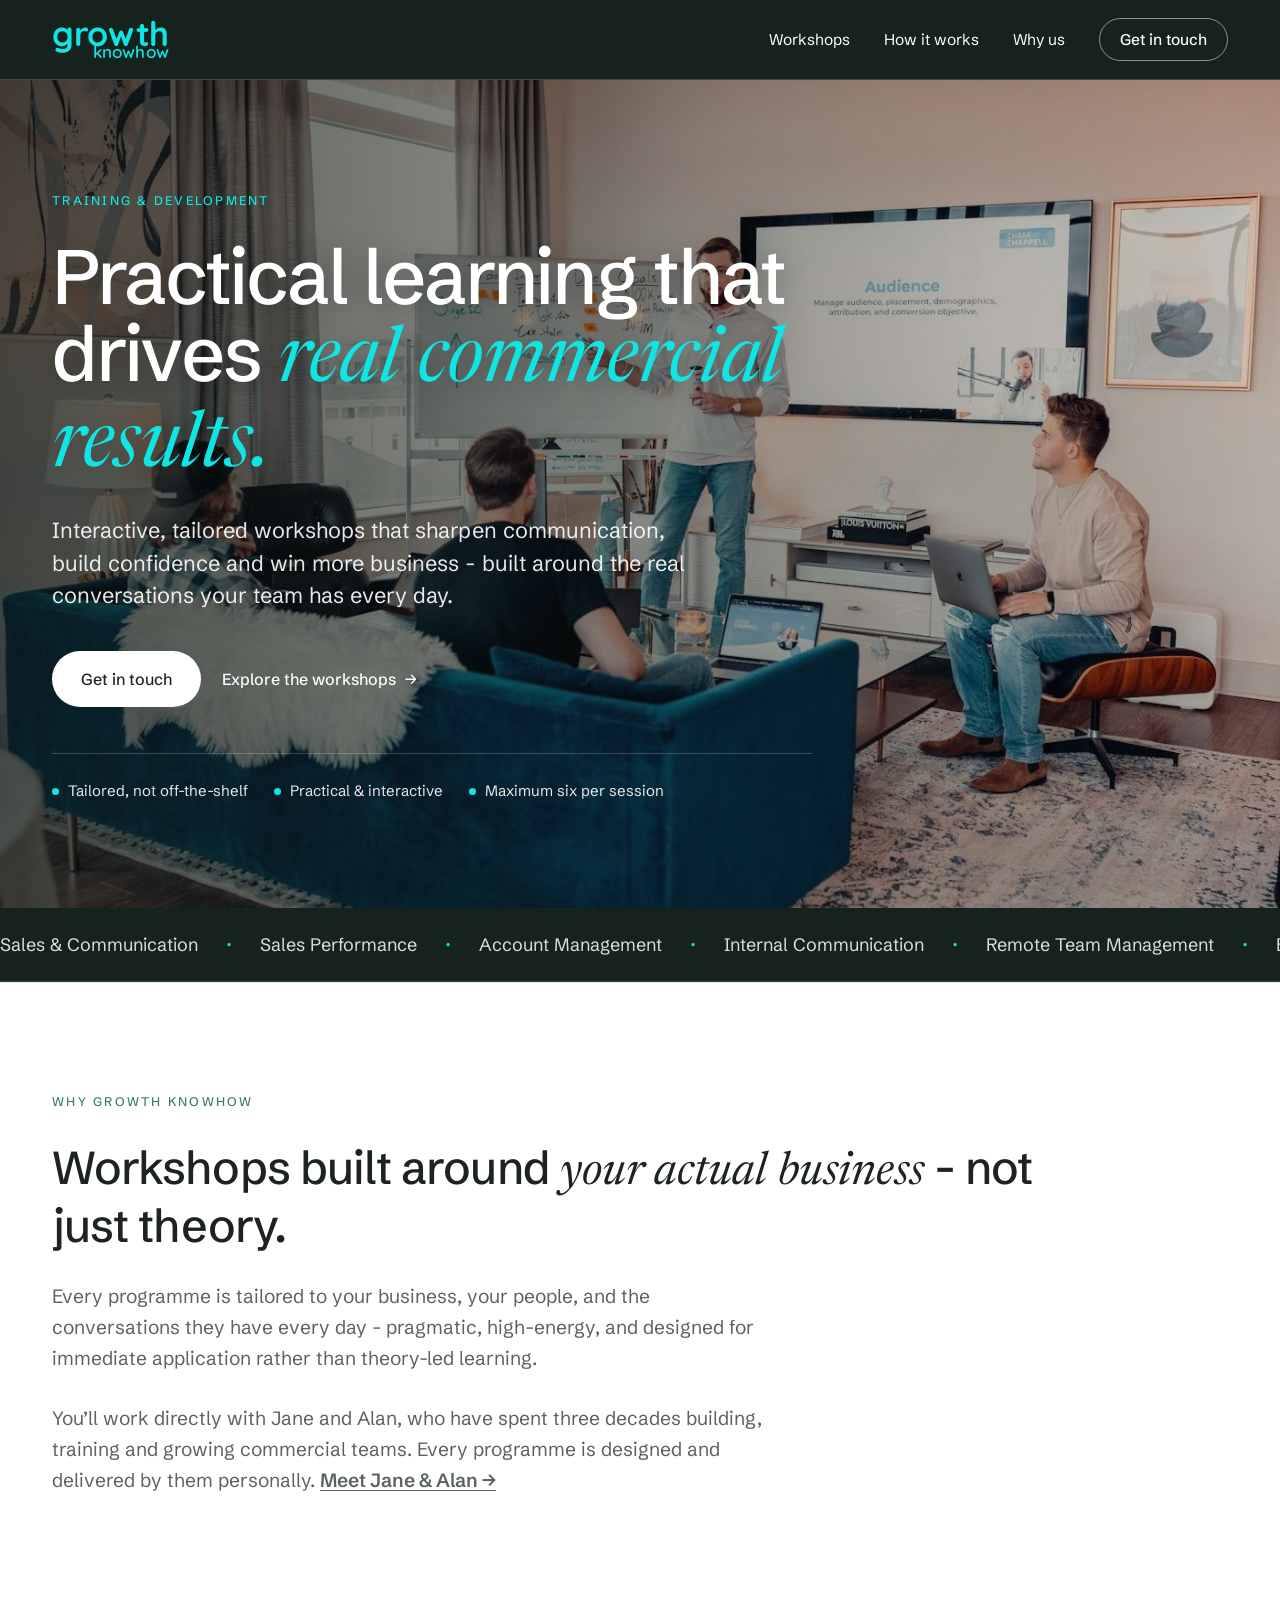
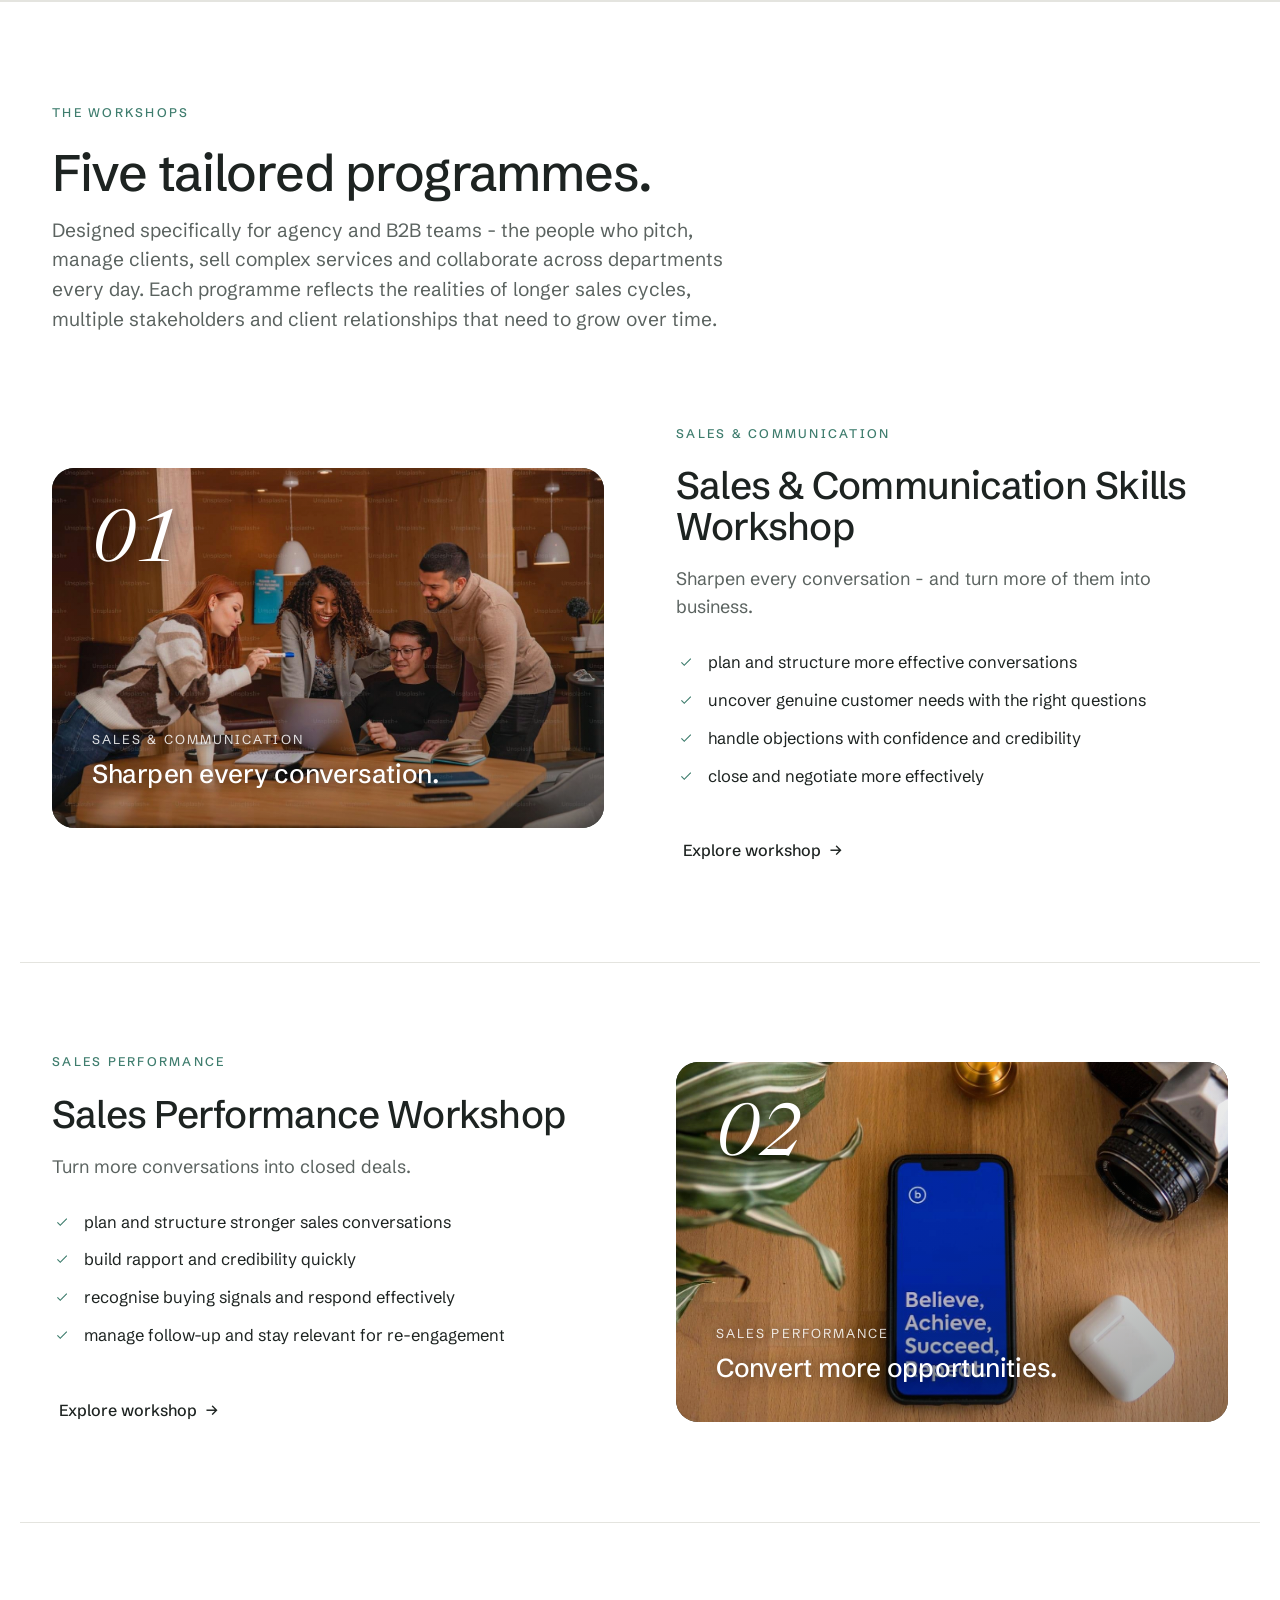
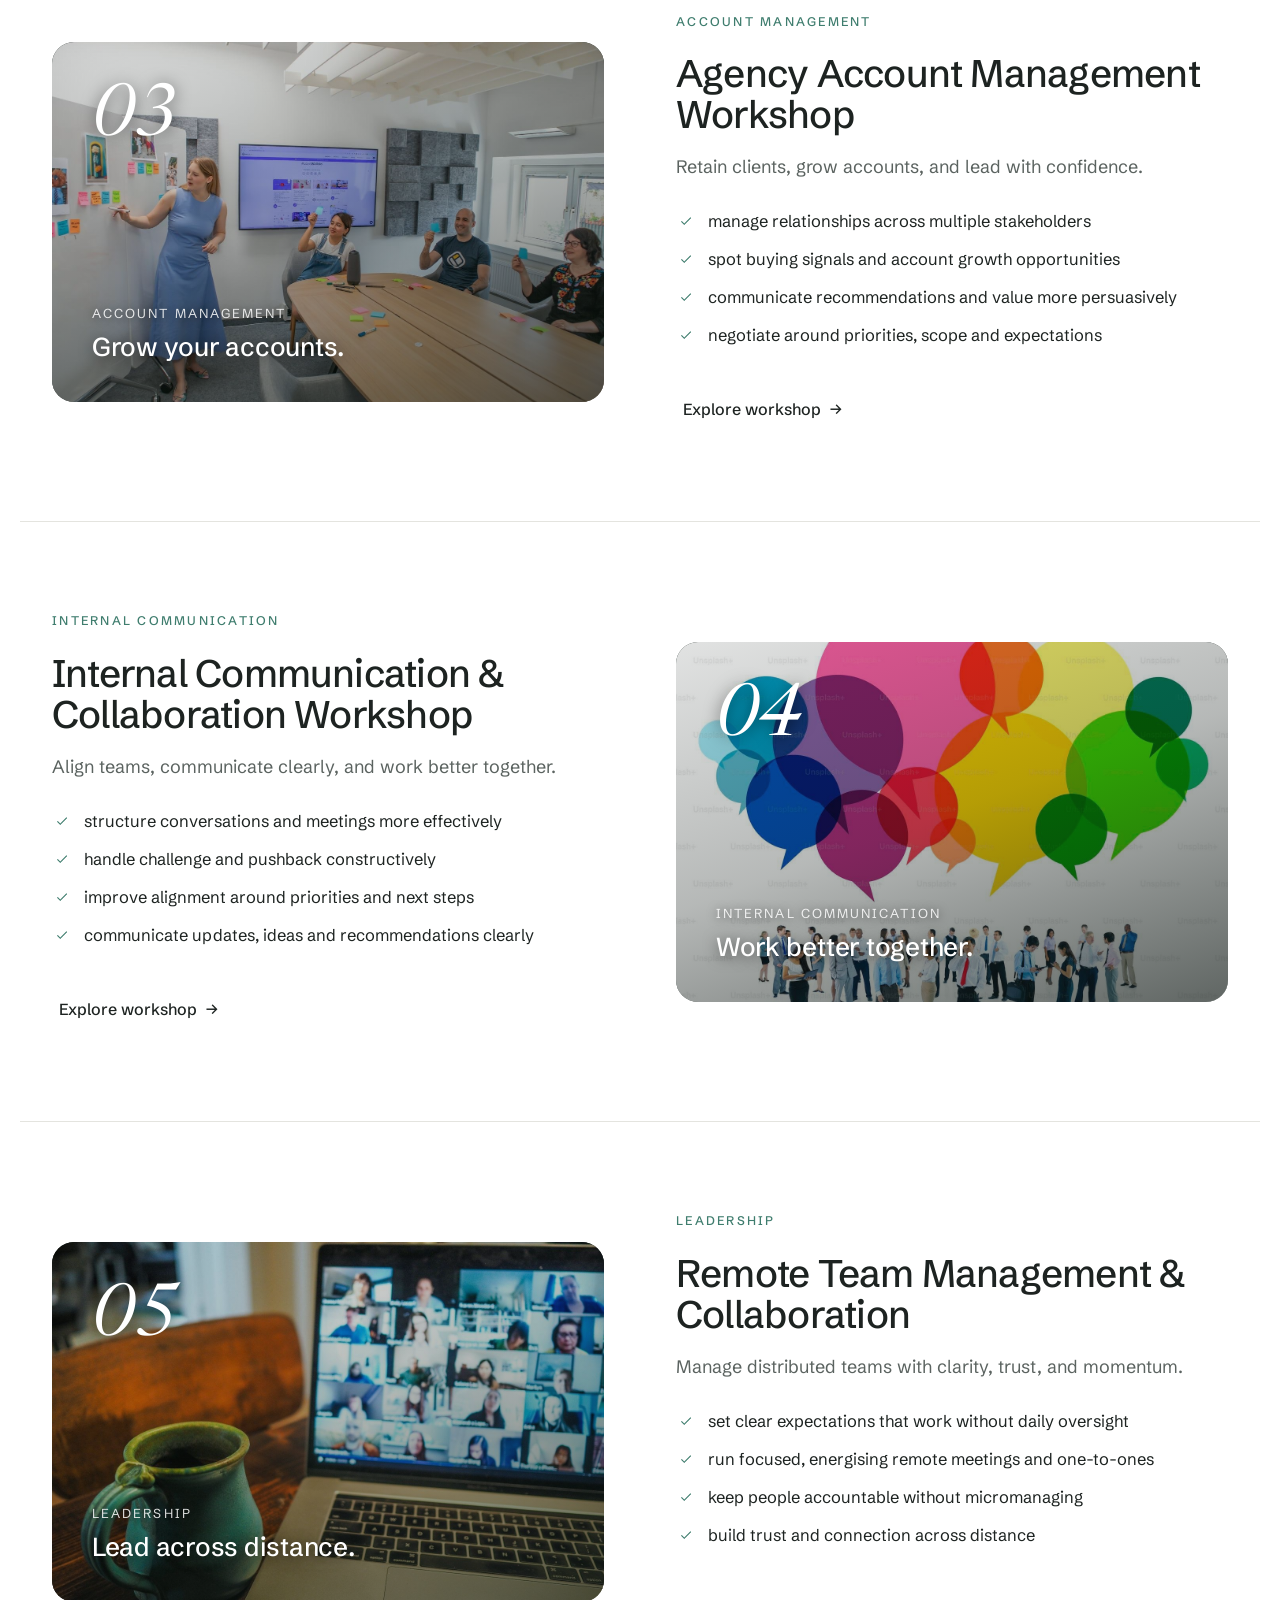
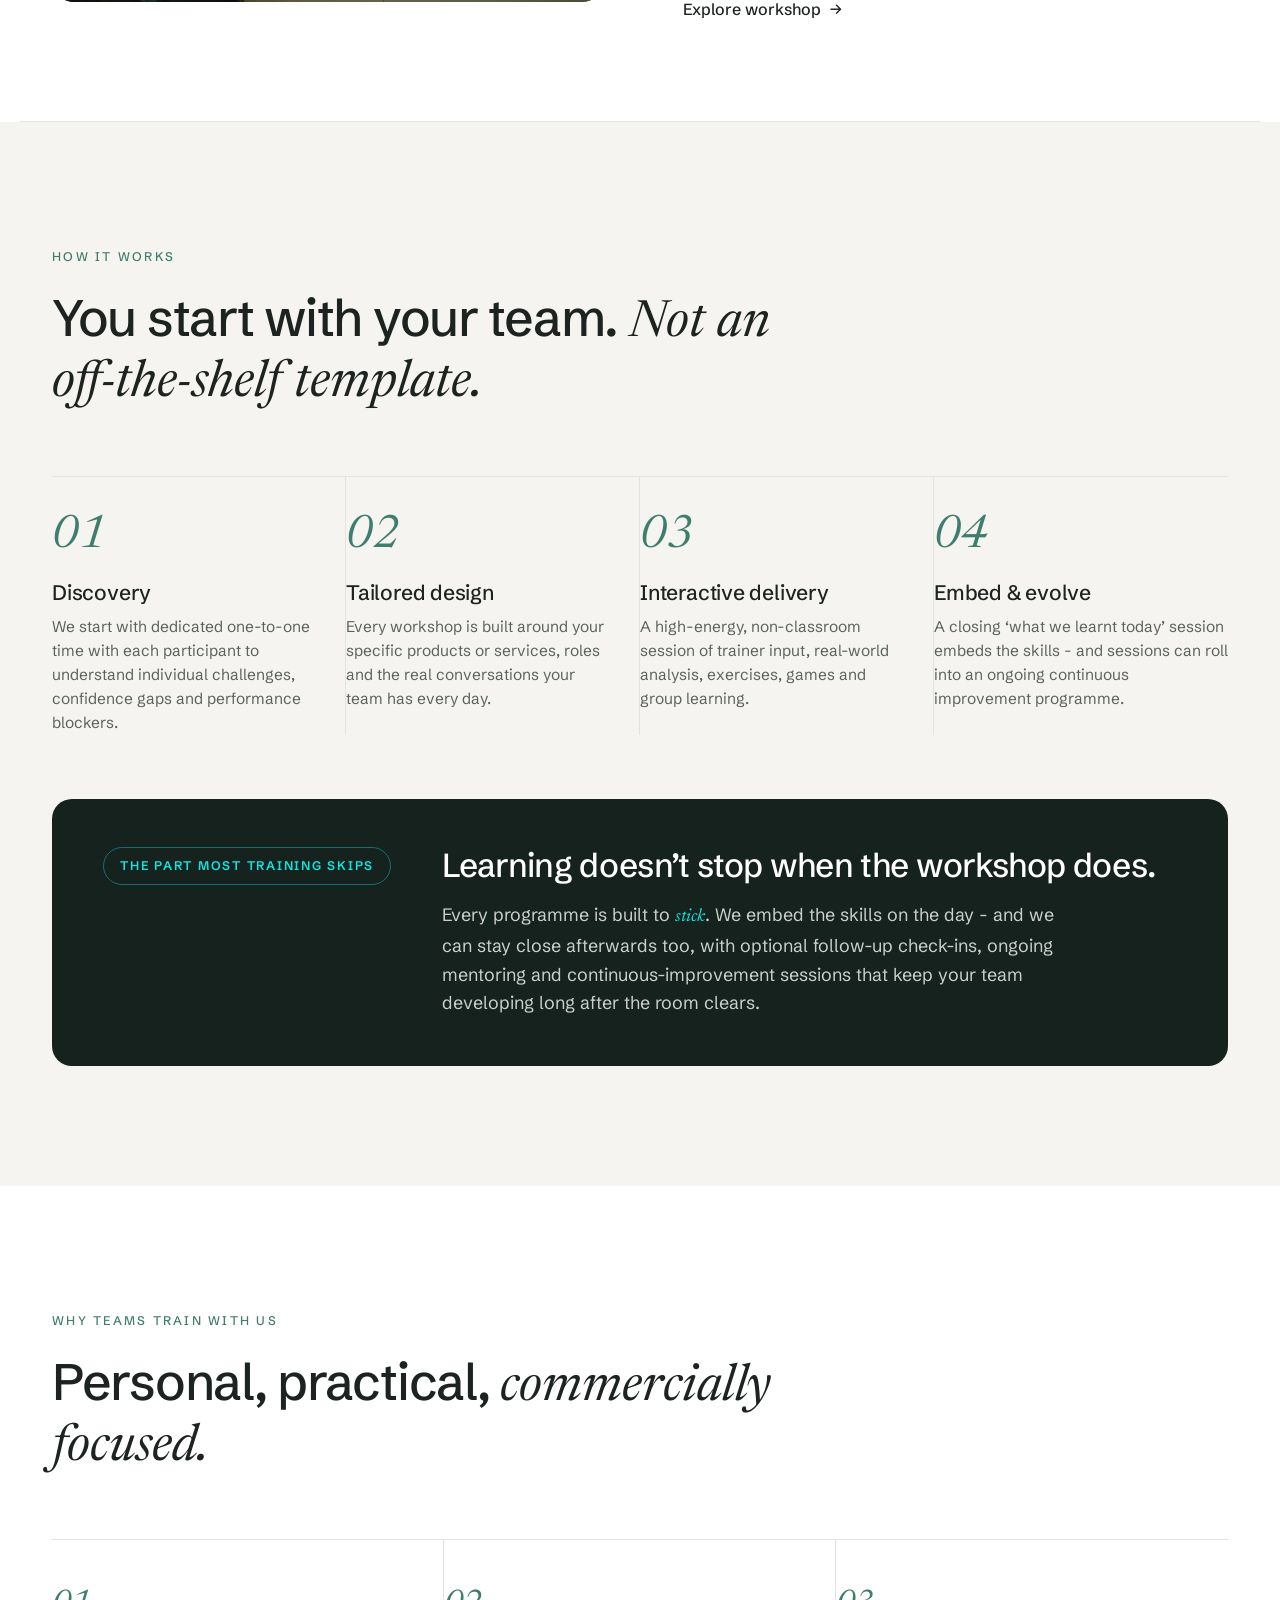
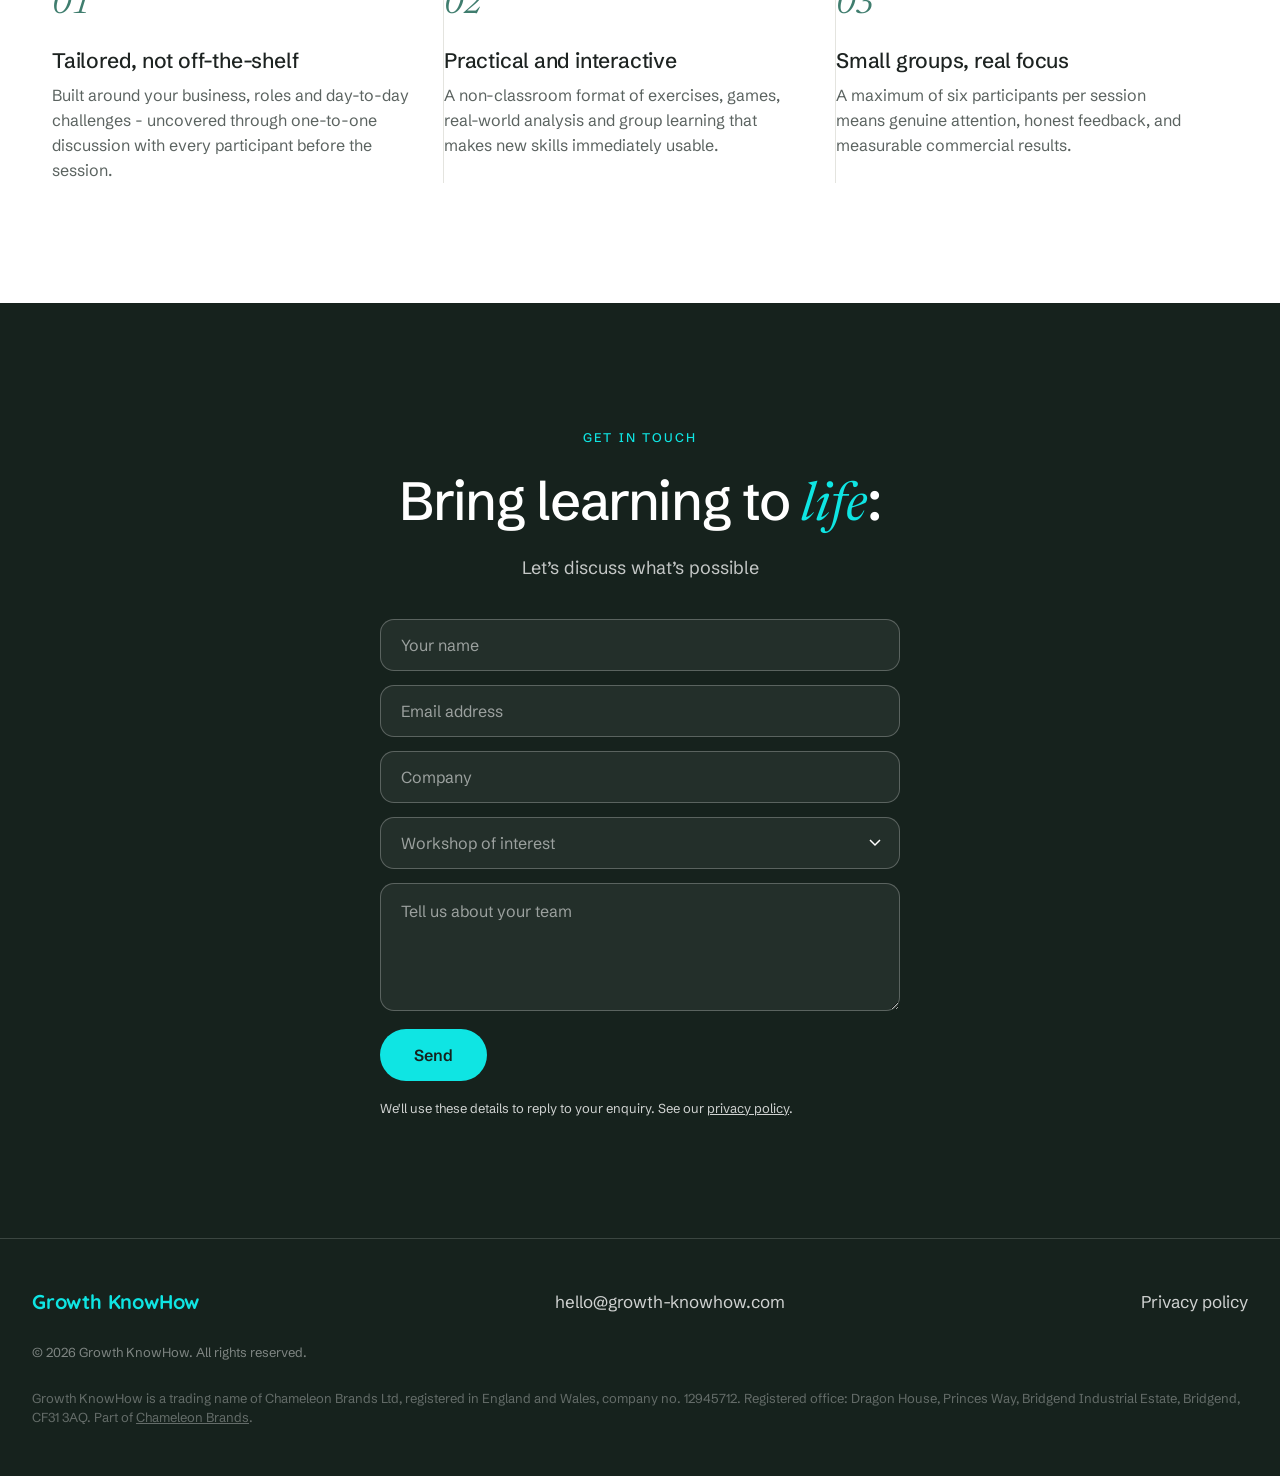
==== index.html @ 71ca0133 "Growth KnowHow site, ready for Vercel Source from the 'Growth Knowhow web site' project (matches the" ====
<!DOCTYPE html>
<html lang="en-GB">
<head>
<meta charset="UTF-8" />
<meta name="viewport" content="width=device-width, initial-scale=1.0" />
<title>Growth KnowHow - Practical learning that drives commercial results</title>
<meta name="description" content="Interactive, tailored workshops that sharpen communication, build confidence and grow your business - built around the real conversations your team has every day." />
<link rel="preconnect" href="https://fonts.googleapis.com" />
<link rel="preconnect" href="https://fonts.gstatic.com" crossorigin />
<link href="https://fonts.googleapis.com/css2?family=Schibsted+Grotesk:wght@400;500;600;700&family=Newsreader:ital,opsz,wght@1,6..72,400;1,6..72,500&family=Quicksand:wght@500;600;700&display=swap" rel="stylesheet" />
<link rel="stylesheet" href="styles.css" />
  <link rel="icon" type="image/svg+xml" href="assets/favicon.svg" />
  <link rel="icon" type="image/png" sizes="32x32" href="assets/favicon-32.png" />
  <link rel="apple-touch-icon" href="assets/favicon-180.png" />

  <link rel="canonical" href="https://growth-knowhow.com/" />
  <meta property="og:type" content="website" />
  <meta property="og:site_name" content="Growth KnowHow" />
  <meta property="og:title" content="Growth KnowHow - Practical learning that drives commercial results" />
  <meta property="og:description" content="Interactive, tailored workshops that sharpen communication, build confidence and grow your business - built around the real conversations your team has every day." />
  <meta property="og:url" content="https://growth-knowhow.com/" />
  <meta property="og:image" content="https://growth-knowhow.com/assets/p-hero.jpg" />
  <meta property="og:locale" content="en_GB" />
  <meta name="twitter:card" content="summary_large_image" />
  <script defer src="/_vercel/insights/script.js"></script>
  <script type="application/ld+json">{"@context": "https://schema.org", "@type": "ProfessionalService", "name": "Growth KnowHow", "url": "https://growth-knowhow.com/", "image": "https://growth-knowhow.com/assets/p-hero.jpg", "description": "Interactive, tailored workshops that sharpen communication, build confidence and grow your business - built around the real conversations your team has every day.", "email": "hello@growth-knowhow.com", "legalName": "Chameleon Brands Ltd", "identifier": "12945712", "areaServed": "GB", "address": {"@type": "PostalAddress", "streetAddress": "Dragon House, Princes Way, Bridgend Industrial Estate", "addressLocality": "Bridgend", "postalCode": "CF31 3AQ", "addressCountry": "GB"}, "parentOrganization": {"@type": "Organization", "name": "Chameleon Brands", "url": "https://chameleon-brands.com/"}}</script>
</head>
<body>
  <header>
    <div class="nav-inner">
      <a class="brand-logo" href="index.html" aria-label="Growth KnowHow home">
        <span class="l1">growth</span><span class="l2">knowhow</span>
      </a>
      <button class="menu-btn" aria-label="Menu">☰</button>
      <nav id="nav">
        <a href="#workshops">Workshops</a>
        <a href="#how">How it works</a>
        <a href="why-us.html">Why us</a>
        <a class="cta" href="get-in-touch.html">Get in touch</a>
      </nav>
    </div>
  </header>

  <section class="hero" id="top" data-screen-label="Hero">
    <img class="bg" src="assets/p-hero.jpg" alt="Slackliner crossing a canyon between mountains" />
    <div class="hero-inner">
      <div class="hero-text">
        <div class="eyebrow">Training &amp; Development</div>
        <h1>Practical learning that drives <span class="em">real commercial results.</span></h1>
        <p class="sub">Interactive, tailored workshops that sharpen communication, build confidence and win more business - built around the real conversations your team has every day.</p>
        <div class="hero-actions">
          <a class="btn btn-light" href="get-in-touch.html">Get in touch</a>
          <a class="btn btn-ghost" href="#workshops">Explore the workshops <span class="arr">→</span></a>
        </div>
        <div class="hero-props">
          <span>Tailored, not off-the-shelf</span>
          <span>Practical &amp; interactive</span>
          <span>Maximum six per session</span>
        </div>
      </div>
    </div>
  </section>

  <div class="marquee" aria-hidden="true">
    <div class="marquee-track">
      <span>Sales &amp; Communication</span><span>Sales Performance</span><span>Account Management</span><span>Internal Communication</span><span>Remote Team Management</span><span>Built around your business</span>
      <span>Sales &amp; Communication</span><span>Sales Performance</span><span>Account Management</span><span>Internal Communication</span><span>Remote Team Management</span><span>Built around your business</span>
    </div>
  </div>

  <div class="statement" data-screen-label="Statement">
    <div class="section">
      <div class="eyebrow">Why Growth KnowHow</div>
      <h2>Workshops built around <span class="em">your actual business</span> - not just theory.</h2>
      <p>Every programme is tailored to your business, your people, and the conversations they have every day - pragmatic, high-energy, and designed for immediate application rather than theory-led learning.</p>
      <p class="who">You’ll work directly with Jane and Alan, who have spent three decades building, training and growing commercial teams. Every programme is designed and delivered by them personally. <a href="why-us.html" style="color:inherit;font-weight:600;text-decoration:underline;text-underline-offset:3px;white-space:nowrap;">Meet Jane &amp; Alan <span class="arr">→</span></a></p>
    </div>
  </div>

  <section class="wblocks" id="workshops" data-screen-label="Workshops">
    <div class="section-head" style="max-width:var(--maxw);margin:0 auto;padding:96px 32px 0;">
      <div class="eyebrow">The workshops</div>
      <h2>Five tailored programmes.</h2>
      <p style="max-width:680px;margin-top:16px;">Designed specifically for agency and B2B teams - the people who pitch, manage clients, sell complex services and collaborate across departments every day. Each programme reflects the realities of longer sales cycles, multiple stakeholders and client relationships that need to grow over time.</p>
    </div>

    <div class="wblock" style="--dot:#0fe5e3">
      <div class="wblock-text">
        <div class="eyebrow">Sales &amp; Communication</div>
        <h3>Sales &amp; Communication Skills Workshop</h3>
        <p>Sharpen every conversation - and turn more of them into business.</p>
        <ul class="checklist">
          <li>plan and structure more effective conversations</li>
          <li>uncover genuine customer needs with the right questions</li>
          <li>handle objections with confidence and credibility</li>
          <li>close and negotiate more effectively</li>
        </ul>
        <a class="btn btn-ghost" href="workshops/sales-communication.html">Explore workshop <span class="arr">→</span></a>
      </div>
      <div class="wpanel wpanel--light"><img class="bg" src="assets/p-salescomm.jpg" alt="" /><div class="num">01</div><div class="pt"><div class="label">Sales &amp; Communication</div><h4>Sharpen every conversation.</h4></div></div>
    </div>

    <div class="wblock" style="--dot:#3f7d6e">
      <div class="wblock-text">
        <div class="eyebrow">Sales Performance</div>
        <h3>Sales Performance Workshop</h3>
        <p>Turn more conversations into closed deals.</p>
        <ul class="checklist">
          <li>plan and structure stronger sales conversations</li>
          <li>build rapport and credibility quickly</li>
          <li>recognise buying signals and respond effectively</li>
          <li>manage follow-up and stay relevant for re-engagement</li>
        </ul>
        <a class="btn btn-ghost" href="workshops/sales-performance.html">Explore workshop <span class="arr">→</span></a>
      </div>
      <div class="wpanel wpanel--light"><img class="bg" src="assets/p-salesperf.jpg" alt="" /><div class="num">02</div><div class="pt"><div class="label">Sales Performance</div><h4>Convert more opportunities.</h4></div></div>
    </div>

    <div class="wblock" style="--dot:#e0a32e">
      <div class="wblock-text">
        <div class="eyebrow">Account Management</div>
        <h3>Agency Account Management Workshop</h3>
        <p>Retain clients, grow accounts, and lead with confidence.</p>
        <ul class="checklist">
          <li>manage relationships across multiple stakeholders</li>
          <li>spot buying signals and account growth opportunities</li>
          <li>communicate recommendations and value more persuasively</li>
          <li>negotiate around priorities, scope and expectations</li>
        </ul>
        <a class="btn btn-ghost" href="workshops/account-management.html">Explore workshop <span class="arr">→</span></a>
      </div>
      <div class="wpanel"><img class="bg" src="assets/p-account.jpg" alt="" /><div class="num">03</div><div class="pt"><div class="label">Account Management</div><h4>Grow your accounts.</h4></div></div>
    </div>

    <div class="wblock" style="--dot:#ee9070">
      <div class="wblock-text">
        <div class="eyebrow">Internal Communication</div>
        <h3>Internal Communication &amp; Collaboration Workshop</h3>
        <p>Align teams, communicate clearly, and work better together.</p>
        <ul class="checklist">
          <li>structure conversations and meetings more effectively</li>
          <li>handle challenge and pushback constructively</li>
          <li>improve alignment around priorities and next steps</li>
          <li>communicate updates, ideas and recommendations clearly</li>
        </ul>
        <a class="btn btn-ghost" href="workshops/internal-communication.html">Explore workshop <span class="arr">→</span></a>
      </div>
      <div class="wpanel"><img class="bg" src="assets/p-internal.jpg" alt="" /><div class="num">04</div><div class="pt"><div class="label">Internal Communication</div><h4>Work better together.</h4></div></div>
    </div>

    <div class="wblock" style="--dot:#8a7fd6">
      <div class="wblock-text">
        <div class="eyebrow">Leadership</div>
        <h3>Remote Team Management &amp; Collaboration</h3>
        <p>Manage distributed teams with clarity, trust, and momentum.</p>
        <ul class="checklist">
          <li>set clear expectations that work without daily oversight</li>
          <li>run focused, energising remote meetings and one-to-ones</li>
          <li>keep people accountable without micromanaging</li>
          <li>build trust and connection across distance</li>
        </ul>
        <a class="btn btn-ghost" href="workshops/remote-team.html">Explore workshop <span class="arr">→</span></a>
      </div>
      <div class="wpanel"><img class="bg" src="assets/p-remote.jpg" alt="" /><div class="num">05</div><div class="pt"><div class="label">Leadership</div><h4>Lead across distance.</h4></div></div>
    </div>
  </section>

  <div class="band" id="how" data-screen-label="How it works">
    <div class="section">
      <div class="section-head">
        <div class="eyebrow">How it works</div>
        <h2>You start with your team. <span class="em">Not an off-the-shelf template.</span></h2>
      </div>
      <div class="steps">
        <div class="step">
          <div class="num">01</div>
          <h4>Discovery</h4>
          <p>We start with dedicated one-to-one time with each participant to understand individual challenges, confidence gaps and performance blockers.</p>
        </div>
        <div class="step">
          <div class="num">02</div>
          <h4>Tailored design</h4>
          <p>Every workshop is built around your specific products or services, roles and the real conversations your team has every day.</p>
        </div>
        <div class="step">
          <div class="num">03</div>
          <h4>Interactive delivery</h4>
          <p>A high-energy, non-classroom session of trainer input, real-world analysis, exercises, games and group learning.</p>
        </div>
        <div class="step">
          <div class="num">04</div>
          <h4>Embed &amp; evolve</h4>
          <p>A closing ‘what we learnt today’ session embeds the skills - and sessions can roll into an ongoing continuous improvement programme.</p>
        </div>
      </div>

      <div class="aftercare" data-screen-label="Aftercare">
        <div class="aftercare-tag">The part most training skips</div>
        <div class="aftercare-body">
          <h3>Learning doesn’t stop when the workshop does.</h3>
          <p>Every programme is built to <span class="em">stick</span>. We embed the skills on the day - and we can stay close afterwards too, with optional follow-up check-ins, ongoing mentoring and continuous-improvement sessions that keep your team developing long after the room clears.</p>
        </div>
      </div>
    </div>
  </div>

  <section class="section" data-screen-label="Why train with us">
    <div class="section-head">
      <div class="eyebrow">Why teams train with us</div>
      <h2>Personal, practical, <span class="em">commercially focused.</span></h2>
    </div>
    <div class="features">
      <div class="feature">
        <div class="n">01</div>
        <h4>Tailored, not off-the-shelf</h4>
        <p>Built around your business, roles and day-to-day challenges - uncovered through one-to-one discussion with every participant before the session.</p>
      </div>
      <div class="feature">
        <div class="n">02</div>
        <h4>Practical and interactive</h4>
        <p>A non-classroom format of exercises, games, real-world analysis and group learning that makes new skills immediately usable.</p>
      </div>
      <div class="feature">
        <div class="n">03</div>
        <h4>Small groups, real focus</h4>
        <p>A maximum of six participants per session means genuine attention, honest feedback, and measurable commercial results.</p>
      </div>
    </div>
  </section>

  <section class="contact" id="contact" data-screen-label="Contact">
    <div class="contact-inner">
      <div class="eyebrow">Get in touch</div>
      <h2>Bring learning to <span class="em">life</span>:</h2>
      <p class="sub">Let’s discuss what’s possible</p>
      <form class="enquiry" name="contact" novalidate onsubmit="return handleSubmit(event)">
        <p hidden><label>Don't fill this out: <input name="bot-field" /></label></p>
        <input type="text" name="name" placeholder="Your name" required aria-label="Your name" />
        <input type="email" name="email" placeholder="Email address" required aria-label="Email address" />
        <input type="text" name="company" placeholder="Company" required aria-label="Company" />
        <select name="workshop" required aria-label="Workshop of interest">
          <option value="" disabled selected>Workshop of interest</option>
          <option>Sales &amp; Communication Skills</option>
          <option>Sales Performance</option>
          <option>Agency Account Management</option>
          <option>Internal Communication &amp; Collaboration</option>
          <option>Remote Team Management &amp; Collaboration</option>
          <option>Not sure yet</option>
        </select>
        <textarea name="message" placeholder="Tell us about your team" rows="4" required aria-label="Message"></textarea>
        <button type="submit">Send</button>
        <p class="form-note">We'll use these details to reply to your enquiry. See our <a href="privacy-policy.html">privacy policy</a>.</p>
      </form>
      <div class="form-success">Thanks! Opening the calendar so you can pick a time — we’ll be in touch shortly too.</div>
    </div>
  </section>

  <footer>
    <div class="footer-inner">
      <span class="fname">Growth KnowHow</span>
      <a class="mail" href="mailto:hello@growth-knowhow.com">hello@growth-knowhow.com</a>
      <a class="mail" href="privacy-policy.html">Privacy policy</a>
      <span class="legal">© <span id="yr"></span> Growth KnowHow. All rights reserved.</span>
      <span class="legal legal-co">Growth KnowHow is a trading name of Chameleon Brands Ltd, registered in England and Wales, company no. 12945712. Registered office: Dragon House, Princes Way, Bridgend Industrial Estate, Bridgend, CF31 3AQ. Part of <a href="https://chameleon-brands.com/">Chameleon Brands</a>.</span>
    </div>
  </footer>

  <script src="script.js"></script>
</body>
</html>
---- styles.css ----
:root{
  --ink:#1d2321;
  --muted:#5b6360;
  --line:#e4e4df;
  --line-dk:rgba(255,255,255,0.16);
  --accent:#3f7d6e;          /* growth green */
  --cyan:#0fe5e3;            /* original logo cyan */
  --bg:#ffffff;
  --soft:#f5f4f0;
  --dark:#16221d;
  --maxw:1240px;
  --font-head:'Schibsted Grotesk', system-ui, sans-serif;
  --font-body:'Schibsted Grotesk', system-ui, sans-serif;
  --font-emph:'Newsreader', Georgia, serif;
}
*{margin:0;padding:0;box-sizing:border-box;}
html{scroll-behavior:smooth;}
body{
  font-family:var(--font-body);
  color:var(--ink);background:var(--bg);
  -webkit-font-smoothing:antialiased;line-height:1.5;
  font-size:17px;
}
img{display:block;max-width:100%;}
a{color:inherit;text-decoration:none;}

/* ---------- type ---------- */
h1,h2,h3,h4{font-family:var(--font-head);font-weight:500;letter-spacing:-0.02em;line-height:1.05;}
.em{font-family:var(--font-emph);font-style:italic;font-weight:400;letter-spacing:0;}
.eyebrow{
  display:inline-flex;align-items:center;
  font-family:var(--font-body);font-size:12.5px;font-weight:500;
  letter-spacing:.18em;text-transform:uppercase;color:var(--accent);
}
.eyebrow.center{justify-content:center;}

/* ---------- buttons ---------- */
.btn{
  display:inline-flex;align-items:center;gap:9px;
  border-radius:999px;padding:15px 28px;
  font-family:var(--font-body);font-weight:500;font-size:16px;
  border:1px solid transparent;cursor:pointer;
  transition:transform .2s ease,background .2s ease,color .2s ease,border-color .2s ease;
}
.btn svg{width:16px;height:16px;}
.btn-primary{background:var(--accent);color:#fff;}
.btn-primary:hover{background:#2f6052;transform:translateY(-2px);}
.btn-light{background:#fff;color:var(--ink);}
.btn-light:hover{background:var(--cyan);transform:translateY(-2px);}
.btn-ghost{color:inherit;padding-left:6px;padding-right:6px;}
.btn-ghost .arr{transition:transform .2s ease;}
.btn-ghost:hover .arr{transform:translateX(5px);}
.btn-outline{border-color:currentColor;color:inherit;}
.btn-outline:hover{background:var(--ink);color:#fff;border-color:var(--ink);}

/* ---------- header ---------- */
header{
  position:sticky;top:0;z-index:50;
  background:var(--dark);
  border-bottom:1px solid var(--line-dk);
}
.nav-inner{
  max-width:var(--maxw);margin:0 auto;
  display:flex;align-items:center;justify-content:space-between;
  gap:28px;padding:18px 32px;
}
.brand-logo{display:inline-flex;flex-direction:column;align-items:flex-start;line-height:0.78;font-family:'Quicksand',sans-serif;color:var(--logo-color,var(--cyan));letter-spacing:-0.02em;}
.brand-logo .l1{font-size:var(--logo-fs,34px);font-weight:700;}
.brand-logo .l2{font-size:calc(var(--logo-fs,34px)*0.5);font-weight:600;align-self:flex-end;margin-top:-0.14em;letter-spacing:0.01em;}
nav{display:flex;align-items:center;gap:34px;}
nav a{font-size:15.5px;font-weight:400;color:#fff;transition:color .2s ease;}
nav a:hover,nav a.active{color:var(--cyan);}
nav a.cta{border:1px solid rgba(255,255,255,.5);border-radius:999px;padding:9px 20px;font-weight:500;}
nav a.cta:hover{background:var(--cyan);border-color:var(--cyan);color:var(--dark);}
.menu-btn{display:none;background:none;border:0;cursor:pointer;font-size:24px;color:#fff;}

/* ---------- hero ---------- */
.hero{
  position:relative;min-height:92svh;
  display:flex;align-items:center;
  color:#fff;overflow:hidden;
}
.hero img.bg{position:absolute;inset:0;width:100%;height:100%;object-fit:cover;object-position:center 42%;}
.hero::after{content:"";position:absolute;inset:0;
  background:linear-gradient(90deg,rgba(12,20,17,.72) 0%,rgba(12,20,17,.44) 50%,rgba(12,20,17,.18) 100%);}
.hero-inner{position:relative;z-index:2;max-width:var(--maxw);margin:0 auto;width:100%;padding:0 32px;}
.hero-text{max-width:880px;}
.hero .eyebrow{color:var(--cyan);margin-bottom:28px;}
.hero h1{font-size:clamp(40px,6vw,82px);line-height:1.0;letter-spacing:-0.03em;font-weight:500;text-shadow:0 2px 30px rgba(0,0,0,.3);}
.hero h1 .em{color:var(--cyan);}
.hero p.sub{margin-top:28px;font-size:clamp(18px,1.7vw,23px);font-weight:300;max-width:640px;color:rgba(255,255,255,.9);line-height:1.5;}
.hero-actions{display:flex;flex-wrap:wrap;gap:14px;align-items:center;margin-top:38px;}
.hero-props{display:flex;flex-wrap:wrap;gap:10px 26px;margin-top:46px;padding-top:26px;border-top:1px solid rgba(255,255,255,.2);max-width:760px;}
.hero-props span{display:inline-flex;align-items:center;gap:9px;font-size:15px;font-weight:300;color:rgba(255,255,255,.9);}
.hero-props span::before{content:"";width:7px;height:7px;border-radius:50%;background:var(--cyan);}

/* ---------- marquee ---------- */
.marquee{background:var(--dark);color:#fff;border-bottom:1px solid var(--line-dk);overflow:hidden;padding:20px 0;}
.marquee-track{display:flex;white-space:nowrap;width:max-content;animation:scrollx 32s linear infinite;}
.marquee-track span{display:inline-flex;align-items:center;font-size:18px;font-weight:300;color:rgba(255,255,255,.85);}
.marquee-track span::after{content:"\00B7";margin:0 28px;color:var(--cyan);font-size:22px;}
@keyframes scrollx{from{transform:translateX(0);}to{transform:translateX(-50%);}}
@media (prefers-reduced-motion:reduce){.marquee-track{animation:none;}}

/* ---------- generic section ---------- */
.section{max-width:var(--maxw);margin:0 auto;padding:120px 32px;}
.section.tight{padding:96px 32px;}
.section-head{max-width:780px;margin-bottom:64px;}
.section-head.center{margin-left:auto;margin-right:auto;text-align:center;}
.section-head .eyebrow{margin-bottom:24px;}
.section-head h2{font-size:clamp(30px,4vw,56px);line-height:1.04;letter-spacing:-0.025em;}
.section-head p{margin-top:22px;color:var(--muted);font-size:clamp(17px,1.5vw,20px);font-weight:300;line-height:1.55;}

/* ---------- statement ---------- */
.statement{border-top:1px solid var(--line);border-bottom:1px solid var(--line);}
.statement .section{padding-top:104px;padding-bottom:104px;}
.statement .eyebrow{margin-bottom:30px;}
.statement h2{font-size:clamp(28px,3.6vw,50px);line-height:1.12;letter-spacing:-0.02em;max-width:1040px;font-weight:500;}
.statement p{margin-top:30px;max-width:720px;color:var(--muted);font-size:clamp(17px,1.5vw,20px);font-weight:300;line-height:1.6;}

/* ---------- workshop blocks (alternating) ---------- */
.wblocks{border-top:1px solid var(--line);}
.wblock{
  max-width:var(--maxw);margin:0 auto;padding:84px 32px;
  display:grid;grid-template-columns:1fr 1fr;gap:72px;align-items:center;
  border-bottom:1px solid var(--line);
}
.wblock-text .eyebrow{margin-bottom:22px;}
.wblock-text h3{font-size:clamp(26px,3vw,40px);line-height:1.06;letter-spacing:-0.02em;margin-bottom:18px;}
.wblock-text > p{color:var(--muted);font-size:18px;font-weight:300;line-height:1.6;margin-bottom:28px;max-width:520px;}
.wblock-text .checklist{margin-bottom:34px;}
.wpanel{
  position:relative;border-radius:22px;overflow:hidden;
  min-height:360px;padding:40px;
  background:var(--dark);
  display:flex;flex-direction:column;justify-content:space-between;
  color:#fff;
}
.wpanel img.bg{position:absolute;inset:0;width:100%;height:100%;object-fit:cover;z-index:0;}
.wpanel::after{content:"";position:absolute;inset:0;z-index:1;
  background:linear-gradient(160deg,rgba(13,22,18,.12) 0%,rgba(13,22,18,.30) 48%,rgba(13,22,18,.66) 100%);}
.wpanel--light::after{background:linear-gradient(160deg,rgba(13,22,18,0) 0%,rgba(13,22,18,.10) 50%,rgba(13,22,18,.42) 100%);}
.wpanel--light img.bg{filter:brightness(1.12);}
.wpanel .num{position:relative;z-index:2;font-family:var(--font-emph);font-style:italic;font-size:72px;line-height:1;color:#fff;text-shadow:0 2px 16px rgba(0,0,0,.55);}
.wpanel .pt{position:relative;z-index:2;}
.wpanel .pt .label{font-size:13px;letter-spacing:.16em;text-transform:uppercase;color:rgba(255,255,255,.85);margin-bottom:10px;text-shadow:0 1px 10px rgba(0,0,0,.6);}
.wpanel .pt h4{font-size:26px;font-weight:500;letter-spacing:-0.01em;line-height:1.1;text-shadow:0 2px 14px rgba(0,0,0,.55);}
.wblock:nth-child(even) .wblock-text{order:2;}
.wblock:nth-child(even) .wpanel{order:1;}

/* checklist (shared) */
.checklist{list-style:none;display:grid;gap:13px;}
.checklist li{position:relative;padding-left:32px;font-size:16.5px;font-weight:300;color:var(--ink);line-height:1.5;}
.checklist li::before{content:"";position:absolute;left:0;top:2px;width:20px;height:20px;border-radius:50%;background:var(--accent);
  -webkit-mask:url("data:image/svg+xml,%3Csvg xmlns='http://www.w3.org/2000/svg' viewBox='0 0 24 24'%3E%3Cpath fill='white' d='M9 16.17 4.83 12l-1.42 1.41L9 19 21 7l-1.41-1.41z'/%3E%3C/svg%3E") center/14px no-repeat;
  mask:url("data:image/svg+xml,%3Csvg xmlns='http://www.w3.org/2000/svg' viewBox='0 0 24 24'%3E%3Cpath fill='white' d='M9 16.17 4.83 12l-1.42 1.41L9 19 21 7l-1.41-1.41z'/%3E%3C/svg%3E") center/14px no-repeat;}

/* ---------- how it works (steps) ---------- */
.band{background:var(--soft);}
.steps{display:grid;grid-template-columns:repeat(4,1fr);gap:0;border-top:1px solid var(--line);}
.step{padding:36px 28px 0 0;border-right:1px solid var(--line);}
.step:last-child{border-right:0;padding-right:0;}
.aftercare{margin-top:64px;background:var(--dark);color:#fff;border-radius:20px;padding:48px clamp(32px,4vw,64px);display:flex;gap:clamp(28px,4vw,64px);align-items:center;flex-wrap:wrap;}
.aftercare-tag{flex:0 0 auto;align-self:flex-start;font-family:var(--font-body);font-size:12.5px;font-weight:600;letter-spacing:.14em;text-transform:uppercase;color:var(--cyan);border:1px solid rgba(15,229,227,.4);border-radius:999px;padding:9px 16px;}
.aftercare-body{flex:1 1 420px;}
.aftercare-body h3{font-size:clamp(24px,2.6vw,36px);line-height:1.1;letter-spacing:-0.02em;font-weight:500;margin-bottom:18px;}
.aftercare-body p{color:rgba(255,255,255,.78);font-size:clamp(16px,1.4vw,19px);font-weight:300;line-height:1.6;max-width:640px;}
.aftercare-body .em{color:var(--cyan);}
@media(max-width:720px){.aftercare{padding:36px 28px;}}
.step .num{font-family:var(--font-emph);font-style:italic;font-size:46px;color:var(--accent);line-height:1;margin-bottom:22px;}
.step h4{font-size:21px;font-weight:500;letter-spacing:-0.01em;margin-bottom:12px;}
.step p{font-size:15.5px;font-weight:300;color:var(--muted);line-height:1.55;}

/* ---------- features (3-col) ---------- */
.features{display:grid;grid-template-columns:repeat(3,1fr);gap:0;border-top:1px solid var(--line);}
.feature{padding:40px 32px 0 0;border-right:1px solid var(--line);}
.feature:last-child{border-right:0;}
.feature .n{font-family:var(--font-emph);font-style:italic;font-size:34px;color:var(--accent);margin-bottom:18px;}
.feature h4{font-size:21px;font-weight:500;margin-bottom:12px;letter-spacing:-0.01em;}
.feature p{font-size:16px;font-weight:300;color:var(--muted);line-height:1.55;}

/* ---------- course detail page ---------- */
.course-hero{position:relative;color:#fff;padding:120px 32px 92px;background:linear-gradient(140deg,#13201b 0%,#1f342b 55%,#2a473b 100%);overflow:hidden;}
.course-hero img.bg{position:absolute;inset:0;width:100%;height:100%;object-fit:cover;object-position:center 42%;z-index:0;}
.course-hero::after{content:"";position:absolute;inset:0;z-index:1;background:linear-gradient(118deg,rgba(11,19,15,.72) 0%,rgba(11,19,15,.40) 50%,rgba(11,19,15,.22) 100%);}
.course-hero-inner{position:relative;z-index:2;max-width:var(--maxw);margin:0 auto;}
.course-hero .eyebrow{color:var(--dot,var(--cyan));margin-bottom:24px;}
.course-hero h1{font-weight:500;font-size:clamp(34px,5vw,64px);line-height:1.02;letter-spacing:-0.025em;max-width:920px;text-shadow:0 2px 22px rgba(0,0,0,.5);}
.course-hero .lede{margin-top:26px;font-size:clamp(18px,1.8vw,25px);font-weight:300;color:rgba(255,255,255,.92);max-width:720px;line-height:1.45;text-shadow:0 1px 16px rgba(0,0,0,.5);}
.course-hero .back{display:inline-block;margin-bottom:34px;font-size:14px;font-weight:400;color:rgba(255,255,255,.7);}
.course-hero .back:hover{color:#fff;}

.course-body{max-width:var(--maxw);margin:0 auto;padding:96px 32px;display:grid;grid-template-columns:1fr 340px;gap:80px;align-items:start;}
.course-main > p{font-size:19px;font-weight:300;color:var(--muted);line-height:1.66;margin-bottom:24px;}
.course-main > p strong{color:var(--ink);font-weight:600;}
.course-main h2{font-size:clamp(24px,2.4vw,34px);font-weight:500;letter-spacing:-0.02em;margin:56px 0 26px;}
.course-main h2:first-child{margin-top:0;}
.areas{columns:2;column-gap:44px;list-style:none;margin-top:4px;}
.areas li{break-inside:avoid;padding:11px 0 11px 22px;position:relative;font-size:16px;font-weight:300;color:var(--muted);line-height:1.45;border-bottom:1px solid var(--line);}
.areas li strong{color:var(--ink);font-weight:500;}
.areas li::before{content:"";position:absolute;left:0;top:18px;width:7px;height:7px;border-radius:50%;background:var(--dot,var(--accent));}

.course-side{position:sticky;top:108px;border:1px solid var(--line);border-radius:20px;padding:34px;background:var(--soft);}
.course-side h3{font-size:18px;font-weight:600;margin-bottom:8px;letter-spacing:-0.01em;}
.course-side .small{font-size:14px;color:var(--muted);font-weight:300;margin-bottom:24px;}
.fmt{border-top:1px solid var(--line);padding:18px 0;}
.fmt:last-of-type{border-bottom:1px solid var(--line);margin-bottom:26px;}
.fmt .name{font-weight:500;font-size:16px;margin-bottom:4px;}
.fmt .desc{font-size:14px;font-weight:300;color:var(--muted);line-height:1.5;}
.course-side .btn{width:100%;justify-content:center;}
.course-side .max{margin-top:16px;font-size:13px;color:var(--muted);font-weight:300;text-align:center;}

/* ---------- simple content pages ---------- */
.content{max-width:820px;margin:0 auto;padding:96px 32px;}
.content h1{font-weight:500;font-size:clamp(32px,4vw,52px);line-height:1.05;letter-spacing:-0.025em;color:var(--ink);max-width:820px;margin-bottom:30px;}
.content .eyebrow{color:var(--accent);margin-bottom:22px;}
.content h1 + .lede{font-size:clamp(20px,2vw,27px);font-weight:300;color:var(--ink);line-height:1.4;letter-spacing:-0.01em;max-width:720px;margin-bottom:48px;}
.course-hero--banner{padding:0;min-height:clamp(380px,52vw,640px);}
.about{padding-top:clamp(72px,8vw,110px);}
.about h2{font-weight:500;font-size:clamp(30px,3.6vw,46px);line-height:1.05;letter-spacing:-0.025em;color:var(--ink);max-width:820px;margin-bottom:26px;}
.about h2 + .lede{margin-bottom:40px;}
.about-media{float:right;width:min(48%,480px);margin:4px 0 22px 44px;shape-outside:margin-box;}
.about-media img{width:100%;border-radius:16px;display:block;box-shadow:0 24px 60px -24px rgba(0,0,0,.45);}
@media(max-width:720px){.about-media{float:none;width:100%;margin:0 0 30px;}}
.course-hero--banner::after{background:linear-gradient(180deg,rgba(11,19,15,.18) 0%,rgba(11,19,15,0) 30%);}
.content .lead{font-size:clamp(22px,2.2vw,30px);font-weight:400;line-height:1.32;letter-spacing:-0.015em;color:var(--ink);margin-bottom:36px;}
.content p{font-size:19px;font-weight:300;color:var(--muted);line-height:1.66;margin-bottom:26px;}
.content p:last-child{margin-bottom:0;}

/* ---------- contact ---------- */
.contact{background:var(--dark);color:#fff;padding:120px 32px;}
.contact-inner{max-width:680px;margin:0 auto;text-align:center;}
.contact .eyebrow{color:var(--cyan);justify-content:center;margin-bottom:26px;}
.contact h2{font-weight:500;font-size:clamp(32px,4.2vw,56px);letter-spacing:-0.025em;line-height:1.03;margin-bottom:18px;}
.contact h2 .em{color:var(--cyan);}
.contact p.sub{color:rgba(255,255,255,.75);font-size:18px;font-weight:300;margin-bottom:38px;}
form{display:flex;gap:12px;flex-wrap:wrap;justify-content:center;}
form input[type=email],form.enquiry input[type=text]{flex:1 1 240px;min-width:0;padding:16px 20px;font-family:inherit;font-size:16px;border:1px solid rgba(255,255,255,.25);border-radius:999px;background:rgba(255,255,255,.06);color:#fff;}
form input[type=email]::placeholder,form.enquiry input[type=text]::placeholder{color:rgba(255,255,255,.55);}
form input[type=email]:focus,form.enquiry input[type=text]:focus{outline:none;border-color:var(--cyan);}
form button{padding:16px 34px;border:0;border-radius:999px;cursor:pointer;background:var(--cyan);color:var(--dark);font-family:inherit;font-size:16px;font-weight:600;transition:transform .2s ease;}
form button:hover{transform:translateY(-2px);}
.form-success{display:none;margin-top:22px;color:var(--cyan);font-weight:500;font-size:18px;}
.form-success.show{display:block;}
form.enquiry{flex-direction:column;align-items:stretch;gap:14px;max-width:520px;margin:0 auto;text-align:left;}
.contact form.enquiry input,.contact form.enquiry select,.contact form.enquiry textarea{width:100%;flex:none;padding:15px 20px;font-family:inherit;font-size:16px;border:1px solid rgba(255,255,255,.25);border-radius:14px;background:rgba(255,255,255,.06);color:#fff;}
.contact form.enquiry textarea{resize:vertical;min-height:112px;line-height:1.5;}
.contact form.enquiry select{appearance:none;-webkit-appearance:none;background-image:url("data:image/svg+xml,%3Csvg xmlns='http://www.w3.org/2000/svg' viewBox='0 0 12 8'%3E%3Cpath d='M1 1l5 5 5-5' stroke='%23ffffff' stroke-width='1.5' fill='none'/%3E%3C/svg%3E");background-repeat:no-repeat;background-position:right 18px center;background-size:12px;padding-right:44px;}
.contact form.enquiry select:invalid{color:rgba(255,255,255,.55);}
.contact form.enquiry select option{color:#16221d;}
.contact form.enquiry input::placeholder,.contact form.enquiry textarea::placeholder{color:rgba(255,255,255,.55);}
.contact form.enquiry input:focus,.contact form.enquiry select:focus,.contact form.enquiry textarea:focus{outline:none;border-color:var(--cyan);}
.contact form.enquiry button{align-self:flex-start;margin-top:4px;}
.contact .prefer-email{margin-top:26px;color:rgba(255,255,255,.7);font-weight:300;text-align:center;}
.contact .prefer-email a{color:var(--cyan);}

/* ---------- footer ---------- */
footer{background:var(--dark);color:#fff;padding:48px 32px;border-top:1px solid var(--line-dk);}
.footer-inner{max-width:var(--maxw);margin:0 auto;display:flex;align-items:center;justify-content:space-between;gap:20px;flex-wrap:wrap;}
footer .fname{font-family:'Quicksand',sans-serif;font-weight:700;font-size:20px;color:var(--cyan);letter-spacing:-0.01em;}
footer a.mail{color:rgba(255,255,255,.8);font-weight:300;transition:color .2s;}
footer a.mail:hover{color:#fff;}
footer .legal{width:100%;color:rgba(255,255,255,.45);font-size:13px;font-weight:300;margin-top:6px;}

/* ---------- responsive ---------- */
@media (max-width:960px){
  .wblock{grid-template-columns:1fr;gap:40px;padding:64px 32px;}
  .wblock:nth-child(even) .wblock-text{order:1;}
  .wblock:nth-child(even) .wpanel{order:2;}
  .wpanel{min-height:240px;}
  .steps{grid-template-columns:1fr 1fr;}
  .step{border-right:0;border-bottom:1px solid var(--line);padding:32px 0;}
  .step:nth-child(odd){padding-right:28px;border-right:1px solid var(--line);}
  .features{grid-template-columns:1fr;}
  .feature{border-right:0;border-bottom:1px solid var(--line);padding:32px 0;}
  .feature:last-child{border-bottom:0;}
  .course-body{grid-template-columns:1fr;gap:48px;}
  .course-side{position:static;}
}
@media (max-width:620px){
  .section{padding:80px 24px;}
  .nav-inner{padding:16px 22px;}
  .areas{columns:1;}
}
@media (max-width:760px){
  nav{display:none;position:absolute;top:74px;left:0;right:0;
    flex-direction:column;align-items:flex-start;gap:0;
    background:var(--dark);border-bottom:1px solid var(--line-dk);padding:8px 28px 18px;}
  nav.open{display:flex;}
  nav a{padding:13px 0;width:100%;}
  nav a.cta{margin-top:8px;text-align:center;}
  .menu-btn{display:block;}
}

.legal-co{display:block;flex-basis:100%;font-size:12px;opacity:.75;margin-top:6px;}
.legal-co a{color:inherit;text-decoration:underline;}
.form-note{font-size:13px;opacity:.8;margin:4px 0 0;}
.form-note a{color:inherit;text-decoration:underline;}
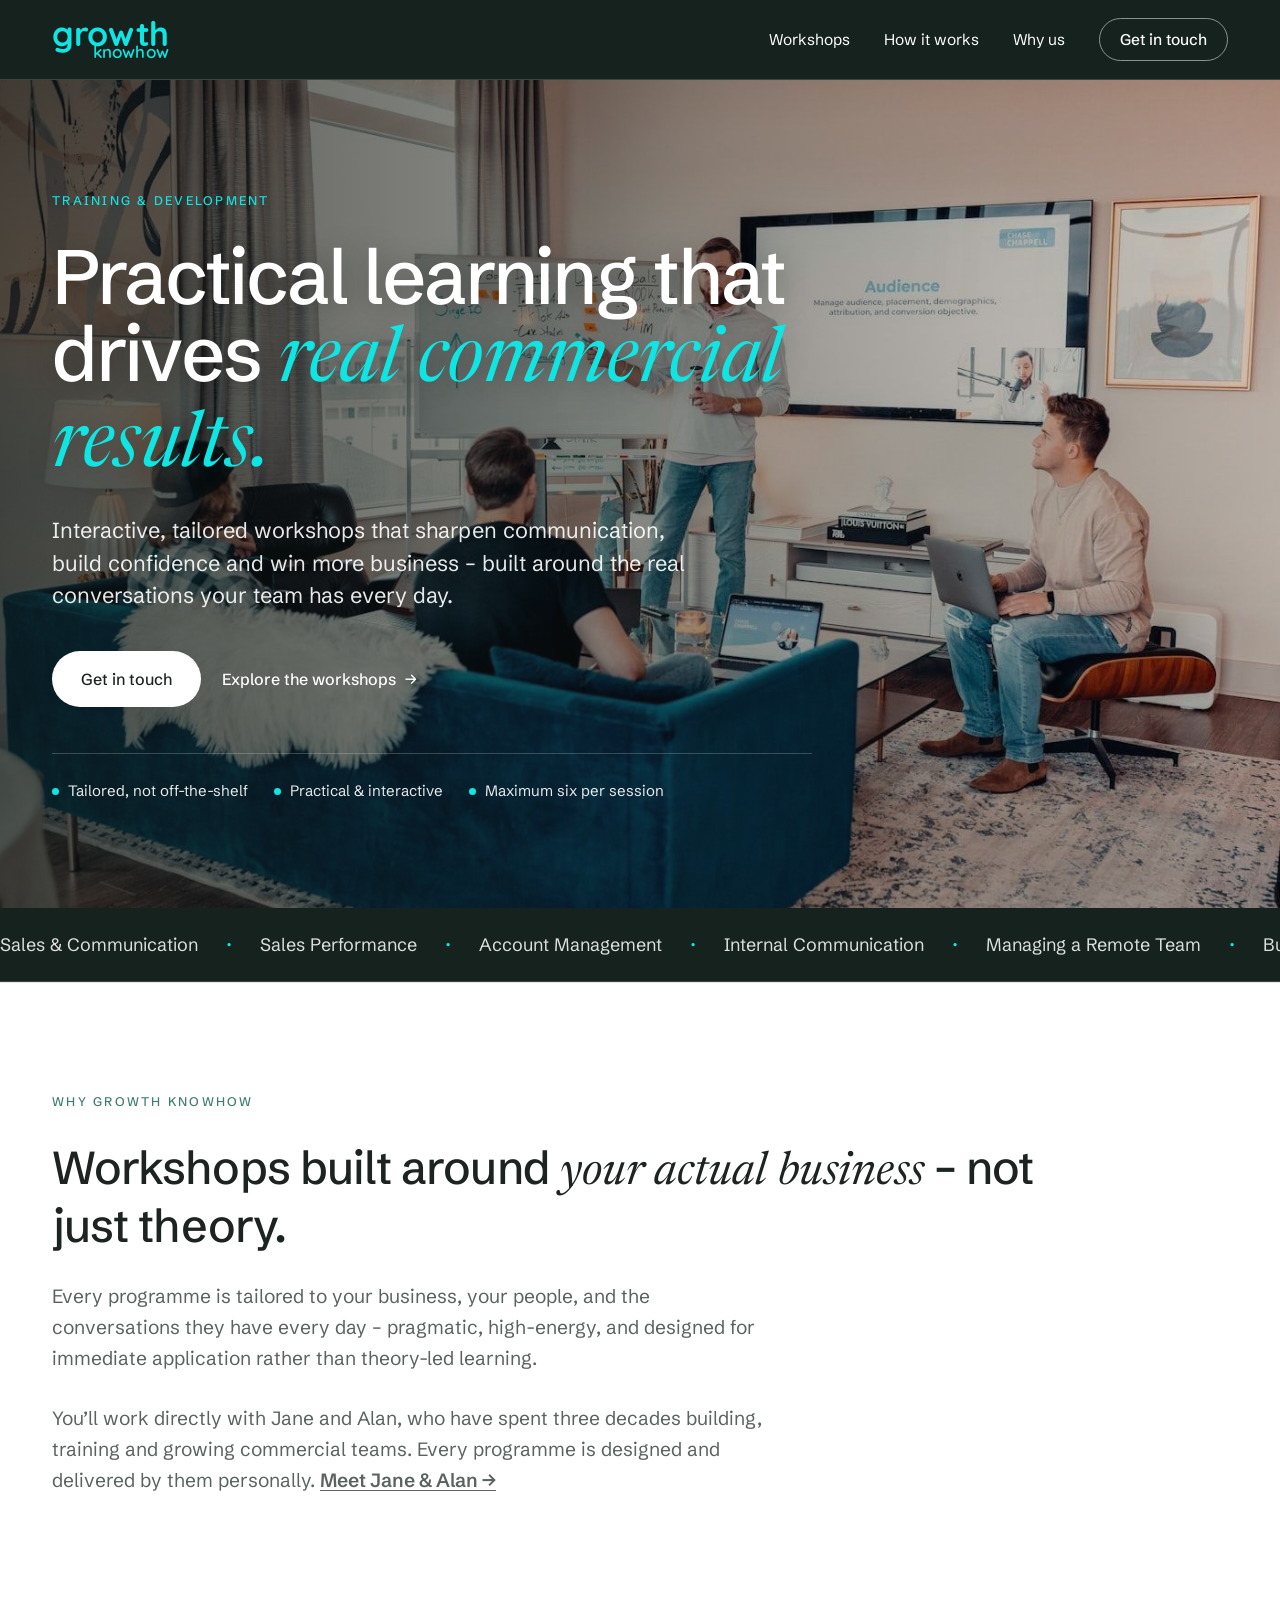
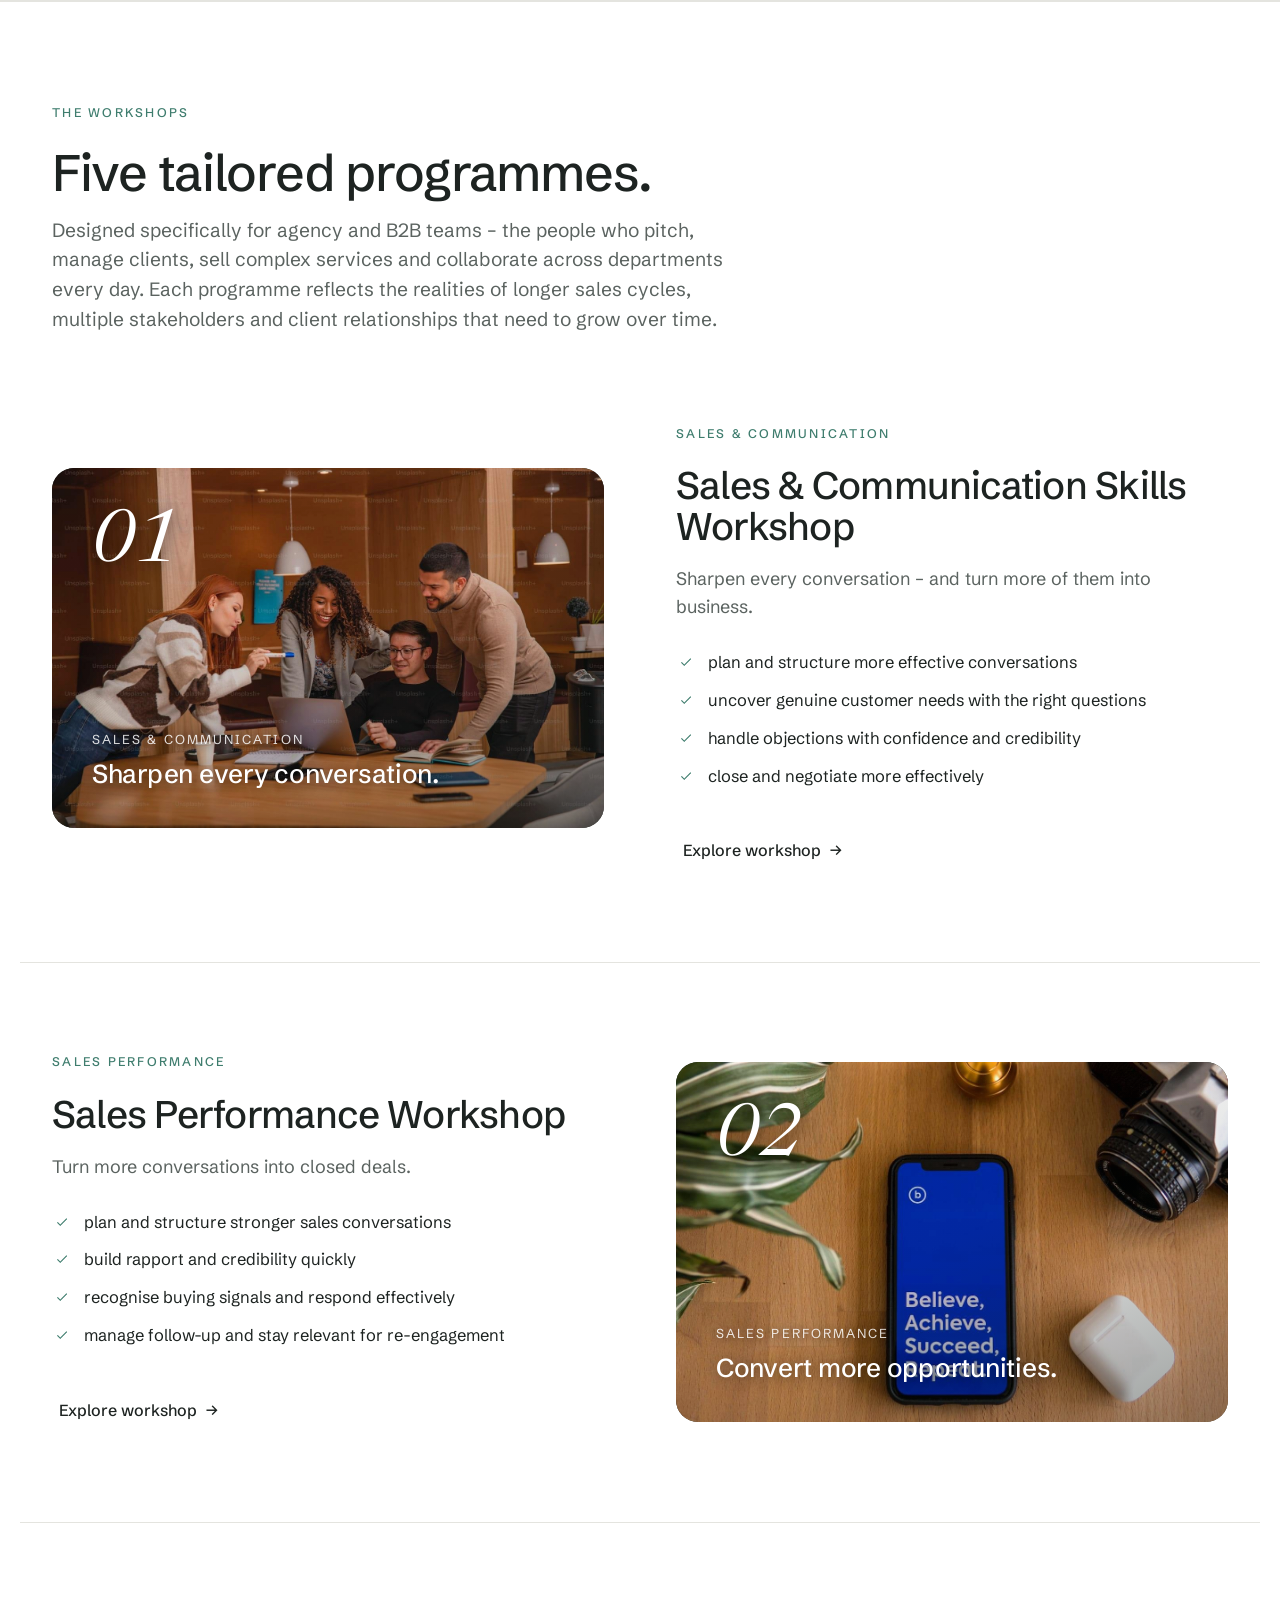
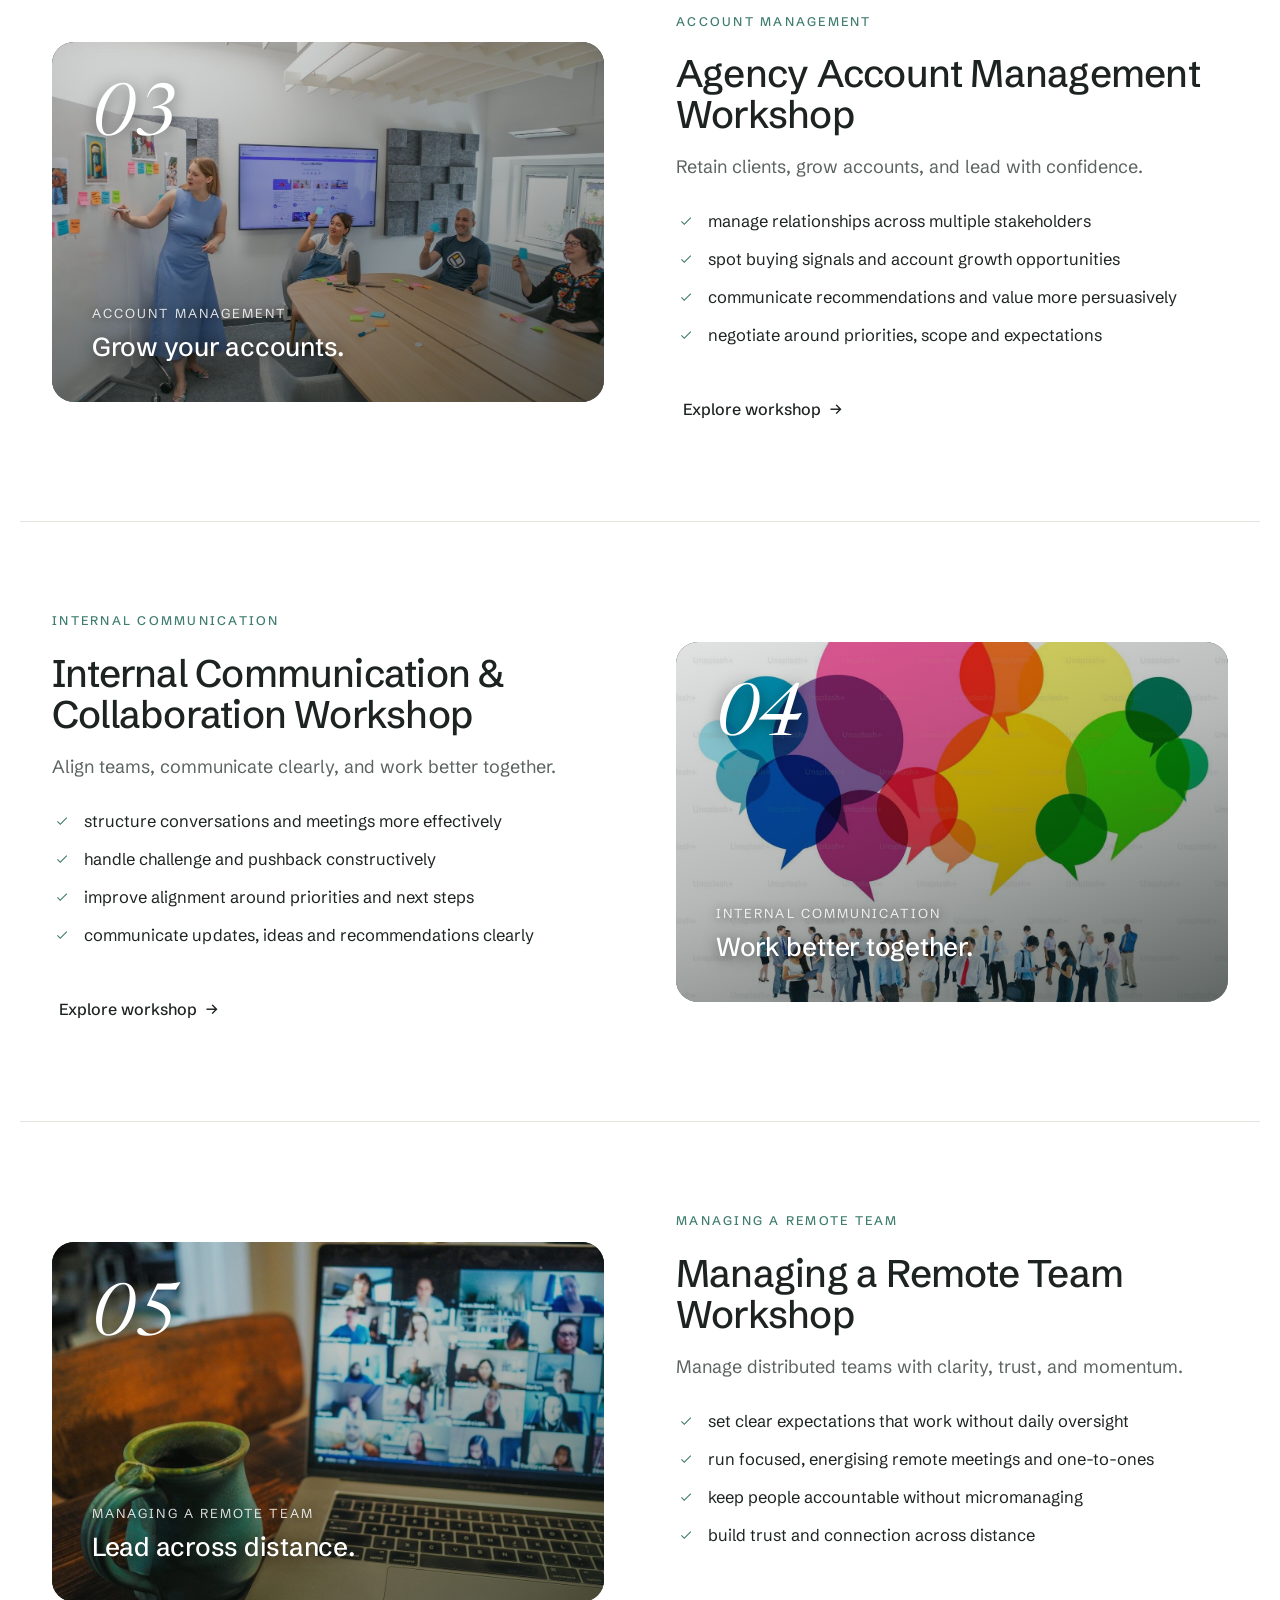
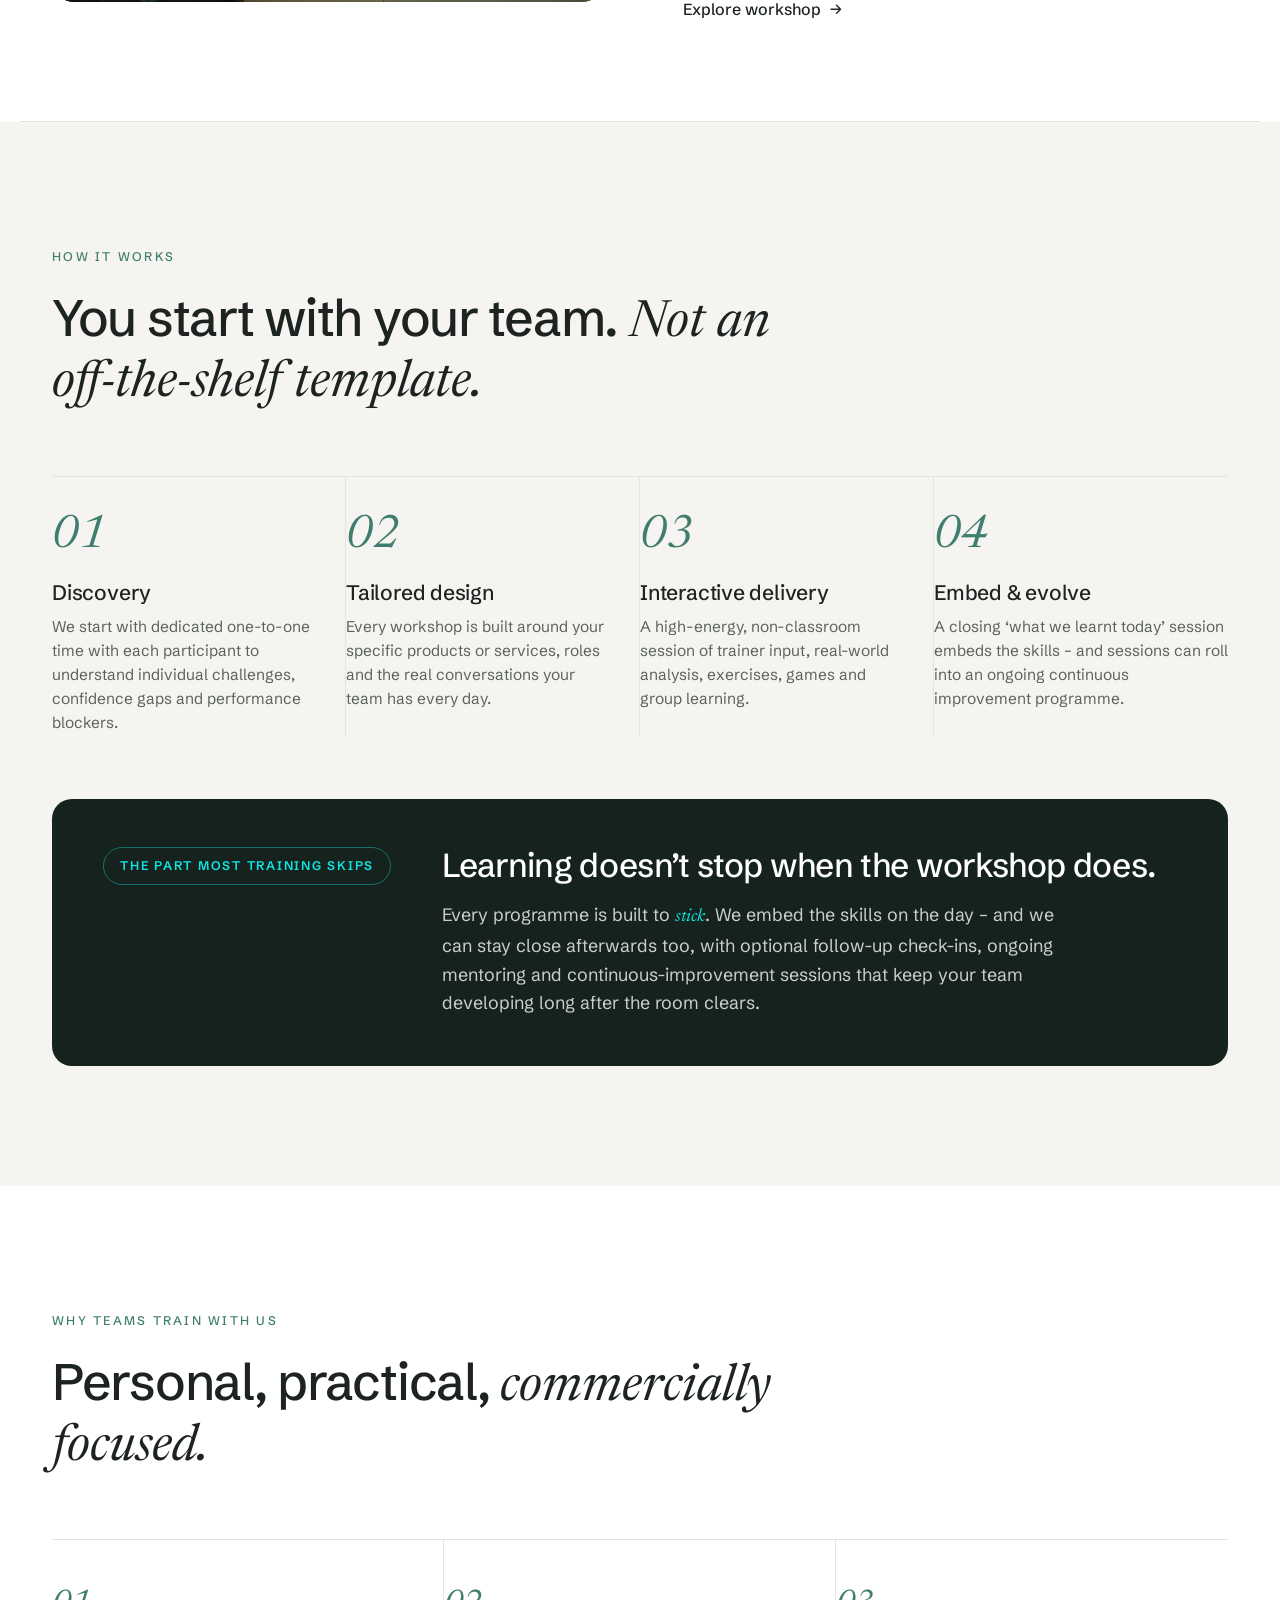
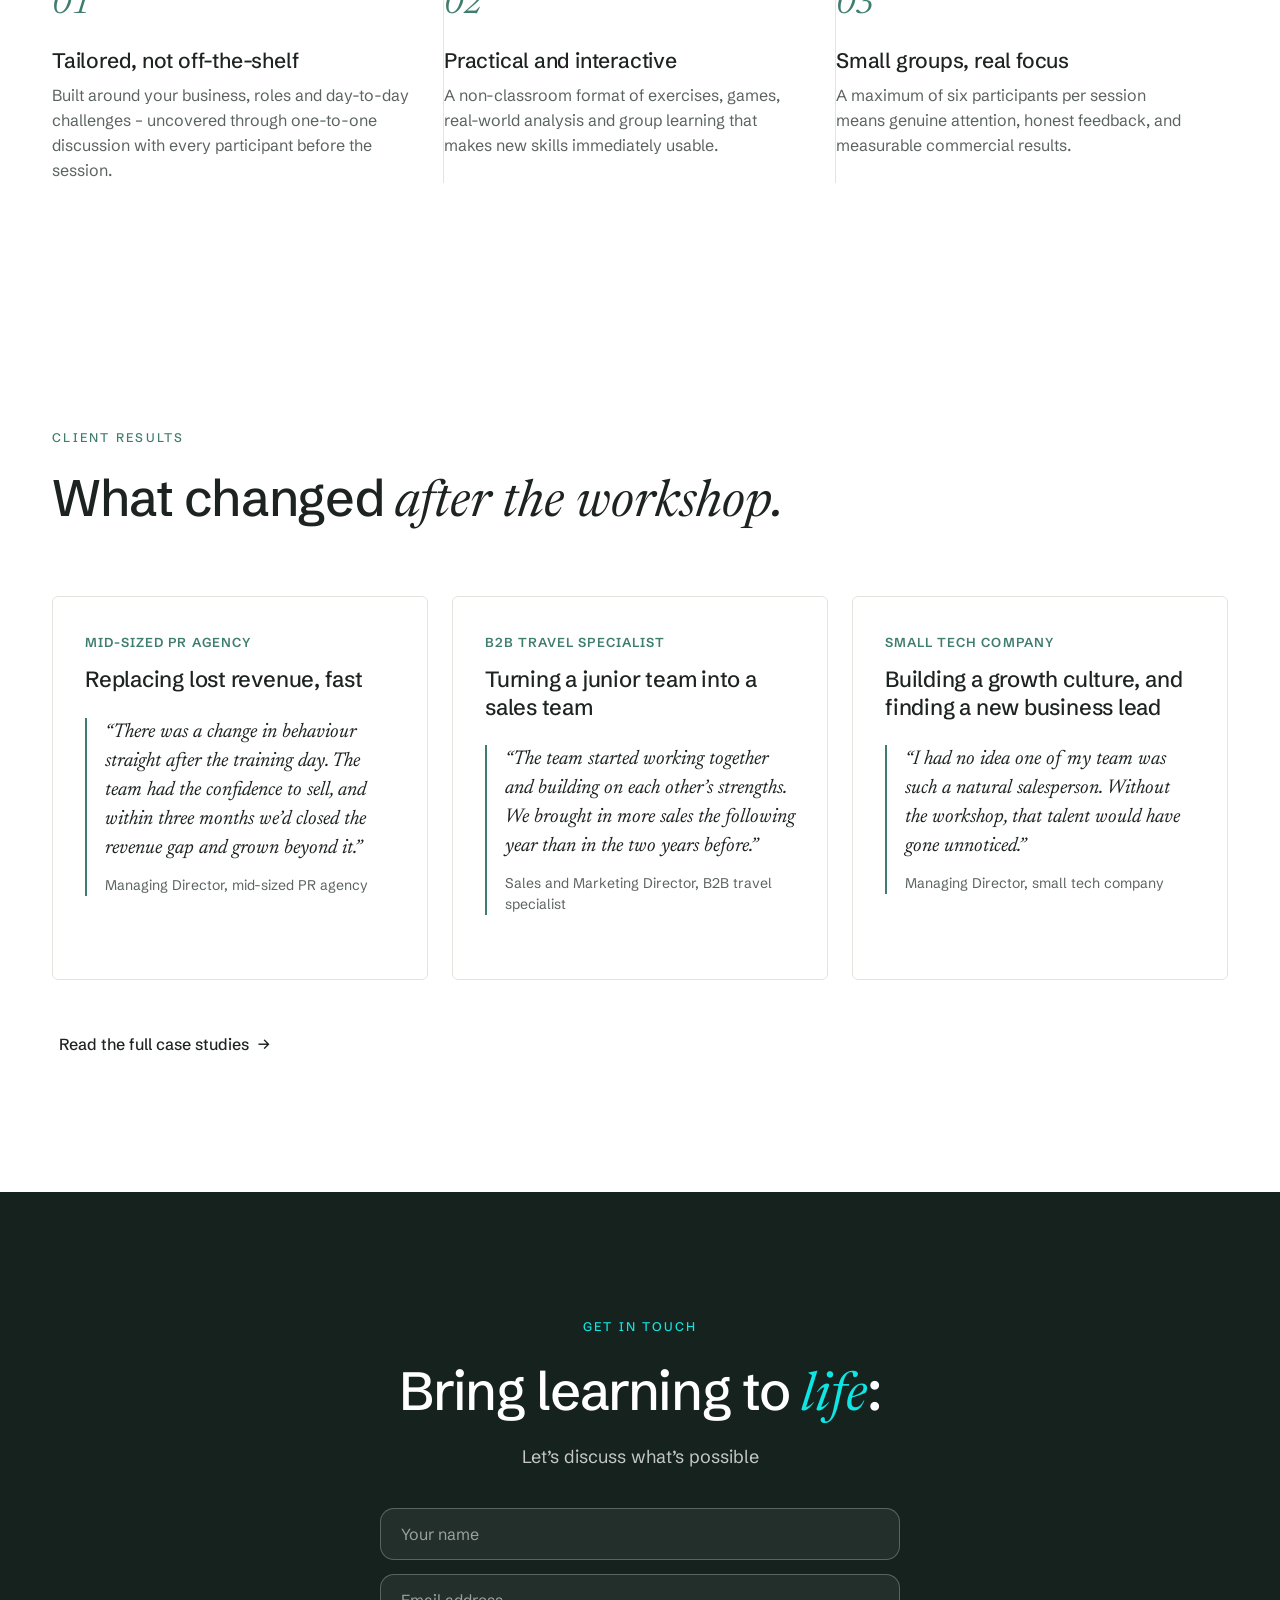
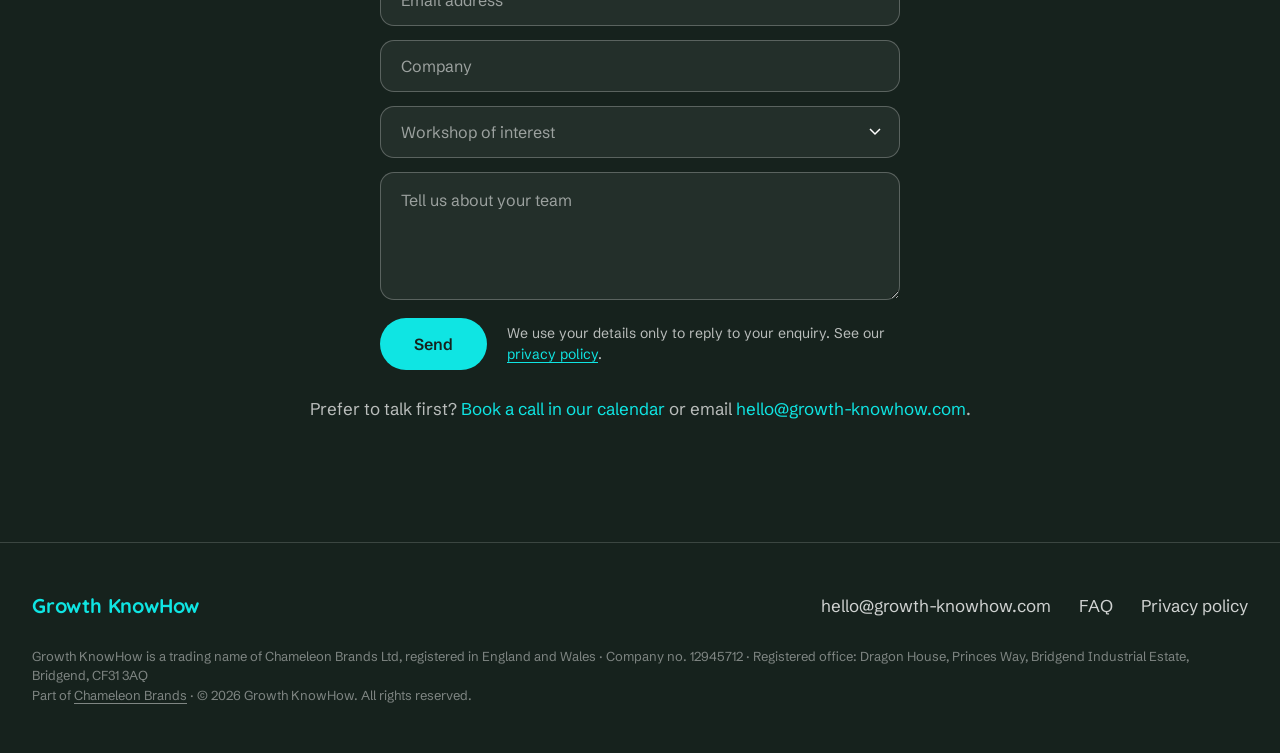
==== commit 70fd0660: "Apply website review fixes and owner decisions Page content from the reviewed preview, kept on the l" ====
--- a/index.html
+++ b/index.html
@@ -1,40 +1,79 @@
 <!DOCTYPE html>
 <html lang="en-GB">
 <head>
-<meta charset="UTF-8" />
-<meta name="viewport" content="width=device-width, initial-scale=1.0" />
-<title>Growth KnowHow - Practical learning that drives commercial results</title>
-<meta name="description" content="Interactive, tailored workshops that sharpen communication, build confidence and grow your business - built around the real conversations your team has every day." />
-<link rel="preconnect" href="https://fonts.googleapis.com" />
-<link rel="preconnect" href="https://fonts.gstatic.com" crossorigin />
-<link href="https://fonts.googleapis.com/css2?family=Schibsted+Grotesk:wght@400;500;600;700&family=Newsreader:ital,opsz,wght@1,6..72,400;1,6..72,500&family=Quicksand:wght@500;600;700&display=swap" rel="stylesheet" />
-<link rel="stylesheet" href="styles.css" />
-  <link rel="icon" type="image/svg+xml" href="assets/favicon.svg" />
-  <link rel="icon" type="image/png" sizes="32x32" href="assets/favicon-32.png" />
-  <link rel="apple-touch-icon" href="assets/favicon-180.png" />
-
-  <link rel="canonical" href="https://growth-knowhow.com/" />
-  <meta property="og:type" content="website" />
-  <meta property="og:site_name" content="Growth KnowHow" />
-  <meta property="og:title" content="Growth KnowHow - Practical learning that drives commercial results" />
-  <meta property="og:description" content="Interactive, tailored workshops that sharpen communication, build confidence and grow your business - built around the real conversations your team has every day." />
-  <meta property="og:url" content="https://growth-knowhow.com/" />
-  <meta property="og:image" content="https://growth-knowhow.com/assets/p-hero.jpg" />
-  <meta property="og:locale" content="en_GB" />
-  <meta name="twitter:card" content="summary_large_image" />
-  <script defer src="/_vercel/insights/script.js"></script>
-  <script type="application/ld+json">{"@context": "https://schema.org", "@type": "ProfessionalService", "name": "Growth KnowHow", "url": "https://growth-knowhow.com/", "image": "https://growth-knowhow.com/assets/p-hero.jpg", "description": "Interactive, tailored workshops that sharpen communication, build confidence and grow your business - built around the real conversations your team has every day.", "email": "hello@growth-knowhow.com", "legalName": "Chameleon Brands Ltd", "identifier": "12945712", "areaServed": "GB", "address": {"@type": "PostalAddress", "streetAddress": "Dragon House, Princes Way, Bridgend Industrial Estate", "addressLocality": "Bridgend", "postalCode": "CF31 3AQ", "addressCountry": "GB"}, "parentOrganization": {"@type": "Organization", "name": "Chameleon Brands", "url": "https://chameleon-brands.com/"}}</script>
+<meta charset="utf-8">
+<meta name="viewport" content="width=device-width, initial-scale=1.0">
+<title>Growth KnowHow | Sales training workshops for UK agency and B2B teams</title>
+<meta name="description" content="Tailored sales training and communication workshops for UK agency and B2B teams. Small groups of up to six, designed and delivered by Jane Heath and Alan Cotton.">
+<link rel="canonical" href="https://growth-knowhow.com/">
+<meta property="og:type" content="website">
+<meta property="og:site_name" content="Growth KnowHow">
+<meta property="og:title" content="Growth KnowHow | Sales training workshops for UK agency and B2B teams">
+<meta property="og:description" content="Tailored sales training and communication workshops for UK agency and B2B teams. Small groups of up to six, designed and delivered by Jane Heath and Alan Cotton.">
+<meta property="og:url" content="https://growth-knowhow.com/">
+<meta property="og:image" content="/assets/p-hero.jpg">
+<meta name="twitter:card" content="summary_large_image">
+<link rel="preconnect" href="https://fonts.googleapis.com/">
+<link rel="preconnect" href="https://fonts.gstatic.com/" crossorigin="">
+<link href="https://fonts.googleapis.com/css2?family=Schibsted+Grotesk:wght@400;500;600;700&amp;family=Newsreader:ital,opsz,wght@1,6..72,400;1,6..72,500&amp;family=Quicksand:wght@500;600;700&amp;display=swap" rel="stylesheet">
+<link rel="stylesheet" href="styles.css">
+<link rel="icon" type="image/svg+xml" href="/assets/favicon.svg">
+<link rel="icon" type="image/png" sizes="32x32" href="/assets/favicon-32.png">
+<link rel="apple-touch-icon" href="/assets/favicon-180.png">
+<script type="application/ld+json">
+{
+ "@context": "https://schema.org",
+ "@type": [
+  "Organization",
+  "ProfessionalService"
+ ],
+ "name": "Growth KnowHow",
+ "url": "https://growth-knowhow.com/",
+ "logo": "/assets/favicon-180.png",
+ "email": "hello@growth-knowhow.com",
+ "image": "/assets/p-hero.jpg",
+ "address": {
+  "@type": "PostalAddress",
+  "streetAddress": "Dragon House, Princes Way, Bridgend Industrial Estate",
+  "addressLocality": "Bridgend",
+  "postalCode": "CF31 3AQ",
+  "addressCountry": "GB"
+ },
+ "parentOrganization": {
+  "@type": "Organization",
+  "name": "Chameleon Brands Ltd",
+  "url": "https://chameleon-brands.com/"
+ },
+ "founder": [
+  {
+   "@type": "Person",
+   "name": "Jane Heath",
+   "sameAs": [
+    "https://www.linkedin.com/in/jane-heath"
+   ]
+  },
+  {
+   "@type": "Person",
+   "name": "Alan Cotton",
+   "sameAs": [
+    "https://www.linkedin.com/in/alanathca"
+   ]
+  }
+ ]
+}
+</script>
+<script defer src="/_vercel/insights/script.js"></script>
 </head>
 <body>
   <header>
     <div class="nav-inner">
-      <a class="brand-logo" href="index.html" aria-label="Growth KnowHow home">
+      <a aria-label="Growth KnowHow home" class="brand-logo" href="index.html">
         <span class="l1">growth</span><span class="l2">knowhow</span>
       </a>
       <button class="menu-btn" aria-label="Menu">☰</button>
       <nav id="nav">
-        <a href="#workshops">Workshops</a>
-        <a href="#how">How it works</a>
+        <a href="index.html#workshops">Workshops</a>
+        <a href="index.html#how">How it works</a>
         <a href="why-us.html">Why us</a>
         <a class="cta" href="get-in-touch.html">Get in touch</a>
       </nav>
@@ -42,12 +81,12 @@
   </header>
 
   <section class="hero" id="top" data-screen-label="Hero">
-    <img class="bg" src="assets/p-hero.jpg" alt="Slackliner crossing a canyon between mountains" />
+    <img class="bg" src="/assets/p-hero.jpg" alt="Slackliner crossing a canyon between mountains">
     <div class="hero-inner">
       <div class="hero-text">
         <div class="eyebrow">Training &amp; Development</div>
         <h1>Practical learning that drives <span class="em">real commercial results.</span></h1>
-        <p class="sub">Interactive, tailored workshops that sharpen communication, build confidence and win more business - built around the real conversations your team has every day.</p>
+        <p class="sub">Interactive, tailored workshops that sharpen communication, build confidence and win more business – built around the real conversations your team has every day.</p>
         <div class="hero-actions">
           <a class="btn btn-light" href="get-in-touch.html">Get in touch</a>
           <a class="btn btn-ghost" href="#workshops">Explore the workshops <span class="arr">→</span></a>
@@ -63,16 +102,16 @@
 
   <div class="marquee" aria-hidden="true">
     <div class="marquee-track">
-      <span>Sales &amp; Communication</span><span>Sales Performance</span><span>Account Management</span><span>Internal Communication</span><span>Remote Team Management</span><span>Built around your business</span>
-      <span>Sales &amp; Communication</span><span>Sales Performance</span><span>Account Management</span><span>Internal Communication</span><span>Remote Team Management</span><span>Built around your business</span>
+      <span>Sales &amp; Communication</span><span>Sales Performance</span><span>Account Management</span><span>Internal Communication</span><span>Managing a Remote Team</span><span>Built around your business</span>
+      <span>Sales &amp; Communication</span><span>Sales Performance</span><span>Account Management</span><span>Internal Communication</span><span>Managing a Remote Team</span><span>Built around your business</span>
     </div>
   </div>
 
   <div class="statement" data-screen-label="Statement">
     <div class="section">
       <div class="eyebrow">Why Growth KnowHow</div>
-      <h2>Workshops built around <span class="em">your actual business</span> - not just theory.</h2>
-      <p>Every programme is tailored to your business, your people, and the conversations they have every day - pragmatic, high-energy, and designed for immediate application rather than theory-led learning.</p>
+      <h2>Workshops built around <span class="em">your actual business</span> – not just theory.</h2>
+      <p>Every programme is tailored to your business, your people, and the conversations they have every day – pragmatic, high-energy, and designed for immediate application rather than theory-led learning.</p>
       <p class="who">You’ll work directly with Jane and Alan, who have spent three decades building, training and growing commercial teams. Every programme is designed and delivered by them personally. <a href="why-us.html" style="color:inherit;font-weight:600;text-decoration:underline;text-underline-offset:3px;white-space:nowrap;">Meet Jane &amp; Alan <span class="arr">→</span></a></p>
     </div>
   </div>
@@ -81,14 +120,14 @@
     <div class="section-head" style="max-width:var(--maxw);margin:0 auto;padding:96px 32px 0;">
       <div class="eyebrow">The workshops</div>
       <h2>Five tailored programmes.</h2>
-      <p style="max-width:680px;margin-top:16px;">Designed specifically for agency and B2B teams - the people who pitch, manage clients, sell complex services and collaborate across departments every day. Each programme reflects the realities of longer sales cycles, multiple stakeholders and client relationships that need to grow over time.</p>
+      <p style="max-width:680px;margin-top:16px;">Designed specifically for agency and B2B teams – the people who pitch, manage clients, sell complex services and collaborate across departments every day. Each programme reflects the realities of longer sales cycles, multiple stakeholders and client relationships that need to grow over time.</p>
     </div>
 
     <div class="wblock" style="--dot:#0fe5e3">
       <div class="wblock-text">
         <div class="eyebrow">Sales &amp; Communication</div>
         <h3>Sales &amp; Communication Skills Workshop</h3>
-        <p>Sharpen every conversation - and turn more of them into business.</p>
+        <p>Sharpen every conversation – and turn more of them into business.</p>
         <ul class="checklist">
           <li>plan and structure more effective conversations</li>
           <li>uncover genuine customer needs with the right questions</li>
@@ -97,7 +136,7 @@
         </ul>
         <a class="btn btn-ghost" href="workshops/sales-communication.html">Explore workshop <span class="arr">→</span></a>
       </div>
-      <div class="wpanel wpanel--light"><img class="bg" src="assets/p-salescomm.jpg" alt="" /><div class="num">01</div><div class="pt"><div class="label">Sales &amp; Communication</div><h4>Sharpen every conversation.</h4></div></div>
+      <div class="wpanel wpanel--light"><img class="bg" src="/assets/p-salescomm.jpg" alt=""><div class="num">01</div><div class="pt"><div class="label">Sales &amp; Communication</div><h4>Sharpen every conversation.</h4></div></div>
     </div>
 
     <div class="wblock" style="--dot:#3f7d6e">
@@ -113,7 +152,7 @@
         </ul>
         <a class="btn btn-ghost" href="workshops/sales-performance.html">Explore workshop <span class="arr">→</span></a>
       </div>
-      <div class="wpanel wpanel--light"><img class="bg" src="assets/p-salesperf.jpg" alt="" /><div class="num">02</div><div class="pt"><div class="label">Sales Performance</div><h4>Convert more opportunities.</h4></div></div>
+      <div class="wpanel wpanel--light"><img class="bg" src="/assets/p-salesperf.jpg" alt=""><div class="num">02</div><div class="pt"><div class="label">Sales Performance</div><h4>Convert more opportunities.</h4></div></div>
     </div>
 
     <div class="wblock" style="--dot:#e0a32e">
@@ -129,7 +168,7 @@
         </ul>
         <a class="btn btn-ghost" href="workshops/account-management.html">Explore workshop <span class="arr">→</span></a>
       </div>
-      <div class="wpanel"><img class="bg" src="assets/p-account.jpg" alt="" /><div class="num">03</div><div class="pt"><div class="label">Account Management</div><h4>Grow your accounts.</h4></div></div>
+      <div class="wpanel"><img class="bg" src="/assets/p-account.jpg" alt=""><div class="num">03</div><div class="pt"><div class="label">Account Management</div><h4>Grow your accounts.</h4></div></div>
     </div>
 
     <div class="wblock" style="--dot:#ee9070">
@@ -145,13 +184,13 @@
         </ul>
         <a class="btn btn-ghost" href="workshops/internal-communication.html">Explore workshop <span class="arr">→</span></a>
       </div>
-      <div class="wpanel"><img class="bg" src="assets/p-internal.jpg" alt="" /><div class="num">04</div><div class="pt"><div class="label">Internal Communication</div><h4>Work better together.</h4></div></div>
+      <div class="wpanel"><img class="bg" src="/assets/p-internal.jpg" alt=""><div class="num">04</div><div class="pt"><div class="label">Internal Communication</div><h4>Work better together.</h4></div></div>
     </div>
 
     <div class="wblock" style="--dot:#8a7fd6">
       <div class="wblock-text">
-        <div class="eyebrow">Leadership</div>
-        <h3>Remote Team Management &amp; Collaboration</h3>
+        <div class="eyebrow">Managing a Remote Team</div>
+        <h3>Managing a Remote Team Workshop</h3>
         <p>Manage distributed teams with clarity, trust, and momentum.</p>
         <ul class="checklist">
           <li>set clear expectations that work without daily oversight</li>
@@ -161,7 +200,7 @@
         </ul>
         <a class="btn btn-ghost" href="workshops/remote-team.html">Explore workshop <span class="arr">→</span></a>
       </div>
-      <div class="wpanel"><img class="bg" src="assets/p-remote.jpg" alt="" /><div class="num">05</div><div class="pt"><div class="label">Leadership</div><h4>Lead across distance.</h4></div></div>
+      <div class="wpanel"><img class="bg" src="/assets/p-remote.jpg" alt=""><div class="num">05</div><div class="pt"><div class="label">Managing a Remote Team</div><h4>Lead across distance.</h4></div></div>
     </div>
   </section>
 
@@ -190,7 +229,7 @@
         <div class="step">
           <div class="num">04</div>
           <h4>Embed &amp; evolve</h4>
-          <p>A closing ‘what we learnt today’ session embeds the skills - and sessions can roll into an ongoing continuous improvement programme.</p>
+          <p>A closing ‘what we learnt today’ session embeds the skills – and sessions can roll into an ongoing continuous improvement programme.</p>
         </div>
       </div>
 
@@ -198,7 +237,7 @@
         <div class="aftercare-tag">The part most training skips</div>
         <div class="aftercare-body">
           <h3>Learning doesn’t stop when the workshop does.</h3>
-          <p>Every programme is built to <span class="em">stick</span>. We embed the skills on the day - and we can stay close afterwards too, with optional follow-up check-ins, ongoing mentoring and continuous-improvement sessions that keep your team developing long after the room clears.</p>
+          <p>Every programme is built to <span class="em">stick</span>. We embed the skills on the day – and we can stay close afterwards too, with optional follow-up check-ins, ongoing mentoring and continuous-improvement sessions that keep your team developing long after the room clears.</p>
         </div>
       </div>
     </div>
@@ -213,7 +252,7 @@
       <div class="feature">
         <div class="n">01</div>
         <h4>Tailored, not off-the-shelf</h4>
-        <p>Built around your business, roles and day-to-day challenges - uncovered through one-to-one discussion with every participant before the session.</p>
+        <p>Built around your business, roles and day-to-day challenges – uncovered through one-to-one discussion with every participant before the session.</p>
       </div>
       <div class="feature">
         <div class="n">02</div>
@@ -226,6 +265,40 @@
         <p>A maximum of six participants per session means genuine attention, honest feedback, and measurable commercial results.</p>
       </div>
     </div>
+  </section>
+
+  <section class="section" id="results" data-screen-label="Client results">
+    <div class="section-head">
+      <div class="eyebrow">Client results</div>
+      <h2>What changed <span class="em">after the workshop.</span></h2>
+    </div>
+    <div class="cases">
+      <article class="case case--short">
+        <div class="sector">Mid-sized PR agency</div>
+        <h3>Replacing lost revenue, fast</h3>
+        <blockquote>
+          <p>“There was a change in behaviour straight after the training day. The team had the confidence to sell, and within three months we’d closed the revenue gap and grown beyond it.”</p>
+          <p class="by">Managing Director, mid-sized PR agency</p>
+        </blockquote>
+      </article>
+      <article class="case case--short">
+        <div class="sector">B2B travel specialist</div>
+        <h3>Turning a junior team into a sales team</h3>
+        <blockquote>
+          <p>“The team started working together and building on each other’s strengths. We brought in more sales the following year than in the two years before.”</p>
+          <p class="by">Sales and Marketing Director, B2B travel specialist</p>
+        </blockquote>
+      </article>
+      <article class="case case--short">
+        <div class="sector">Small tech company</div>
+        <h3>Building a growth culture, and finding a new business lead</h3>
+        <blockquote>
+          <p>“I had no idea one of my team was such a natural salesperson. Without the workshop, that talent would have gone unnoticed.”</p>
+          <p class="by">Managing Director, small tech company</p>
+        </blockquote>
+      </article>
+    </div>
+    <p class="cases-more"><a class="btn btn-ghost" href="why-us.html#results">Read the full case studies <span class="arr">→</span></a></p>
   </section>
 
   <section class="contact" id="contact" data-screen-label="Contact">
@@ -234,34 +307,39 @@
       <h2>Bring learning to <span class="em">life</span>:</h2>
       <p class="sub">Let’s discuss what’s possible</p>
       <form class="enquiry" name="contact" novalidate onsubmit="return handleSubmit(event)">
-        <p hidden><label>Don't fill this out: <input name="bot-field" /></label></p>
-        <input type="text" name="name" placeholder="Your name" required aria-label="Your name" />
-        <input type="email" name="email" placeholder="Email address" required aria-label="Email address" />
-        <input type="text" name="company" placeholder="Company" required aria-label="Company" />
-        <select name="workshop" required aria-label="Workshop of interest">
-          <option value="" disabled selected>Workshop of interest</option>
+        <p class="hp-field" aria-hidden="true"><label>Don't fill this out: <input name="bot-field" tabindex="-1" autocomplete="off"></label></p>
+        <input type="text" name="name" placeholder="Your name" required="" aria-label="Your name">
+        <input type="email" name="email" placeholder="Email address" required="" aria-label="Email address">
+        <input type="text" name="company" placeholder="Company" required="" aria-label="Company">
+        <select name="workshop" required="" aria-label="Workshop of interest">
+          <option value="" disabled="" selected="">Workshop of interest</option>
           <option>Sales &amp; Communication Skills</option>
           <option>Sales Performance</option>
           <option>Agency Account Management</option>
           <option>Internal Communication &amp; Collaboration</option>
-          <option>Remote Team Management &amp; Collaboration</option>
+          <option>Managing a Remote Team</option>
           <option>Not sure yet</option>
         </select>
-        <textarea name="message" placeholder="Tell us about your team" rows="4" required aria-label="Message"></textarea>
-        <button type="submit">Send</button>
-        <p class="form-note">We'll use these details to reply to your enquiry. See our <a href="privacy-policy.html">privacy policy</a>.</p>
+        <textarea name="message" placeholder="Tell us about your team" rows="4" required="" aria-label="Message"></textarea>
+        <div class="form-actions">
+          <button type="submit">Send</button>
+          <p class="form-privacy">We use your details only to reply to your enquiry. See our <a href="privacy-policy.html">privacy policy</a>.</p>
+        </div>
       </form>
-      <div class="form-success">Thanks! Opening the calendar so you can pick a time — we’ll be in touch shortly too.</div>
+      <div class="form-success">Thanks! Opening the calendar so you can pick a time – we’ll be in touch shortly too.</div>
+      <p class="prefer-email">Prefer to talk first? <a href="https://calendar.app.google/g3XnCTvhj4SAgEpz9" target="_blank" rel="noopener">Book a call in our calendar</a> or email <a href="mailto:hello@growth-knowhow.com">hello@growth-knowhow.com</a>.</p>
     </div>
   </section>
 
   <footer>
     <div class="footer-inner">
       <span class="fname">Growth KnowHow</span>
-      <a class="mail" href="mailto:hello@growth-knowhow.com">hello@growth-knowhow.com</a>
-      <a class="mail" href="privacy-policy.html">Privacy policy</a>
-      <span class="legal">© <span id="yr"></span> Growth KnowHow. All rights reserved.</span>
-      <span class="legal legal-co">Growth KnowHow is a trading name of Chameleon Brands Ltd, registered in England and Wales, company no. 12945712. Registered office: Dragon House, Princes Way, Bridgend Industrial Estate, Bridgend, CF31 3AQ. Part of <a href="https://chameleon-brands.com/">Chameleon Brands</a>.</span>
+      <div class="footer-links">
+        <a class="mail" href="mailto:hello@growth-knowhow.com">hello@growth-knowhow.com</a>
+        <a class="mail" href="faq.html">FAQ</a>
+        <a class="mail" href="privacy-policy.html">Privacy policy</a>
+      </div>
+      <span class="legal">Growth KnowHow is a trading name of Chameleon Brands Ltd, registered in England and Wales · Company no. 12945712 · Registered office: Dragon House, Princes Way, Bridgend Industrial Estate, Bridgend, CF31 3AQ<br>Part of <a href="https://chameleon-brands.com/">Chameleon Brands</a> · © <span id="yr">2026</span> Growth KnowHow. All rights reserved.</span>
     </div>
   </footer>
 
--- a/styles.css
+++ b/styles.css
@@ -292,6 +292,57 @@
   .menu-btn{display:block;}
 }
 
+/* ---------- case studies (moved here from the inline <style> on /why-us so the home page can use them) ---------- */
+.cases { display: grid; grid-template-columns: repeat(3, 1fr); gap: 0px 24px; align-items: start; }
+.case { background: var(--bg); border: 1px solid var(--line); border-radius: 6px; padding: 36px 32px; margin-bottom: 24px; display: flex; flex-direction: column; }
+@supports (grid-template-rows:subgrid) {
+  .case { display: grid; grid-row: span 9; grid-template-rows: subgrid; row-gap: 0px; align-self: stretch; }
+  .case dl { display: grid; grid-row: span 6; grid-template-rows: subgrid; row-gap: 0px; align-content: start; }
+  .case > *, .case dl > * { align-self: start; }
+  .case.case--short { display: flex; grid-row: auto; }
+  .case.case--short dl { display: block; }
+}
+.case .sector { font-size: 13px; font-weight: 600; letter-spacing: 0.08em; text-transform: uppercase; color: var(--accent); margin-bottom: 14px; }
+.case h3 { font-size: 22px; font-weight: 500; line-height: 1.25; letter-spacing: -0.01em; margin-bottom: 24px; }
+.case blockquote { margin: 0px 0px 28px; padding: 0px 0px 0px 18px; border-left: 2px solid var(--accent); }
+.case blockquote p:not(.by) { font-family: var(--font-emph); font-style: italic; font-size: 20px; line-height: 1.45; color: var(--ink); }
+.case blockquote .by { margin-top: 12px; font-family: var(--font-body); font-style: normal; font-size: 14px; color: var(--muted); }
+.case dl { margin: 0px; border-top: 1px solid var(--line); padding-top: 20px; }
+.case dt { font-size: 13px; font-weight: 600; letter-spacing: 0.06em; text-transform: uppercase; color: var(--ink); margin-top: 16px; }
+.case dt:first-child { margin-top: 0px; }
+.case dd { margin: 6px 0px 0px; font-size: 15px; font-weight: 300; line-height: 1.55; color: var(--muted); }
+.cases-more { margin-top: 12px; }
+@media (max-width: 960px) { .cases { grid-template-columns: 1fr; } }
+@media (max-width: 620px) { .case { padding: 28px 22px; } }
+
+/* ---------- review fixes (Nov 2026) ---------- */
+mark.todo{background:#fff3a3;color:#000;padding:0 .2em;border-radius:2px}
+[hidden]{display:none !important;}
+/* honeypot: hidden from people, still in the form for bots */
+.hp-field{position:absolute !important;left:-10000px;width:1px;height:1px;overflow:hidden;}
+.contact form.enquiry .form-actions{display:flex;align-items:center;gap:12px 20px;flex-wrap:wrap;margin-top:4px;}
+.contact form.enquiry .form-actions button{margin-top:0;}
+.form-privacy{flex:1 1 220px;font-size:14px;font-weight:300;color:rgba(255,255,255,.7);line-height:1.5;}
+.form-privacy a{color:var(--cyan);text-decoration:underline;text-underline-offset:3px;}
+.footer-links{display:flex;align-items:center;gap:10px 28px;flex-wrap:wrap;}
+footer .legal a{text-decoration:underline;text-underline-offset:3px;}
+footer .legal a:hover{color:#fff;}
+.content a.inline,.legal-page a,.faq a{color:var(--accent);text-decoration:underline;text-underline-offset:3px;}
+.founders{clear:both;display:grid;grid-template-columns:1fr 1fr;gap:24px;margin-top:40px;}
+.founder{border-top:1px solid var(--line);padding-top:22px;}
+.founder h3{font-size:22px;font-weight:500;margin-bottom:12px;}
+.content .founder p{font-size:16px;margin-bottom:10px;}
+@media(max-width:620px){.founders{grid-template-columns:1fr;}}
+.facts{display:grid;grid-template-columns:auto 1fr;gap:10px 16px;margin:0 0 26px;font-size:14px;}
+.facts dt{font-weight:600;color:var(--ink);}
+.facts dd{font-weight:300;color:var(--muted);line-height:1.45;}
+.legal-page h2,.faq h2{font-size:clamp(22px,2.2vw,28px);margin:44px 0 16px;}
+.legal-page .areas{margin-bottom:26px;}
+.faq .faq-item{border-top:1px solid var(--line);padding-top:8px;}
+.faq .faq-item h2{margin-top:28px;}
+.draft-banner{margin-bottom:28px;font-weight:600;}
+
+/* Live-site rules kept (Nov 2026) */
 .legal-co{display:block;flex-basis:100%;font-size:12px;opacity:.75;margin-top:6px;}
 .legal-co a{color:inherit;text-decoration:underline;}
 .form-note{font-size:13px;opacity:.8;margin:4px 0 0;}
